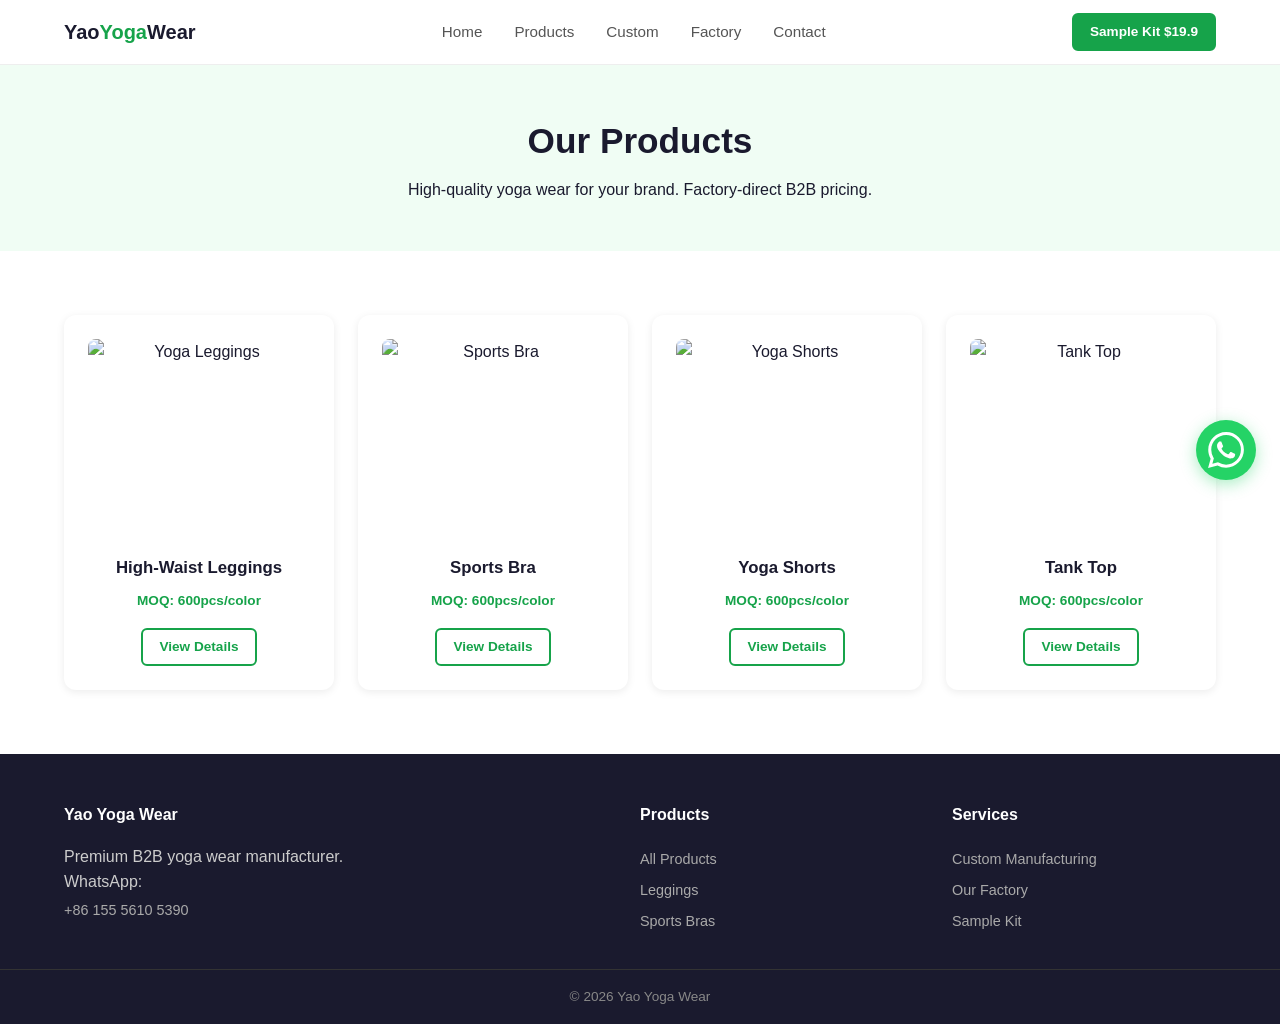
==== products/index.html @ f2c52eba "Sync from local: update email to sales@yogaoem.com, fix WhatsApp button, add GTM code" ====
﻿<!DOCTYPE html>
<html lang="en">
<head>
<!-- Google Tag Manager -->
<script>(function(w,d,s,l,i){w[l]=w[l]||[];w[l].push({'gtm.start':
new Date().getTime(),event:'gtm.js'});var f=d.getElementsByTagName(s)[0],
j=d.createElement(s),dl=l!='dataLayer'?'&l='+l:'';j.async=true;j.src=
'https://www.googletagmanager.com/gtm.js?id='+i+dl;f.parentNode.insertBefore(j,f);
})(window,document,'script','dataLayer','GTM-W7PPB2CG');</script>
<!-- End Google Tag Manager -->
  <meta charset="UTF-8">
  <meta name="viewport" content="width=device-width, initial-scale=1.0">
  <title>Products 鈥?Yao Yoga Wear B2B Yoga Clothing</title>
  <meta name="description" content="Browse our B2B yoga wear products. Leggings, sports bras, yoga shorts, tank tops. MOQ 600pcs/color. Factory-direct pricing.">
  <link rel="stylesheet" href="../css/style.css">
</head>
<body>
<!-- Google Tag Manager (noscript) -->
<noscript><iframe src="https://www.googletagmanager.com/ns.html?id=GTM-W7PPB2CG"
height="0" width="0" style="display:none;visibility:hidden"></iframe></noscript>
<!-- End Google Tag Manager (noscript) -->
<header class="header">
  <div class="container header-inner">
    <a href="/" class="logo">Yao<span>Yoga</span>Wear</a>
    <nav class="nav" id="mainNav">
      <a href="/">Home</a>
      <a href="/products/" class="active">Products</a>
      <a href="/custom-manufacturing.html">Custom</a>
      <a href="/factory.html">Factory</a>
      <a href="/contact.html">Contact</a>
    </nav>
    <a href="/sample-kit.html" class="btn btn-primary btn-sm">Sample Kit $19.9</a>
    <button class="mobile-toggle" onclick="document.getElementById('mainNav').classList.toggle('open')">鈽?/button>
  </div>
</header>

<section class="page-hero">
  <div class="container">
    <h1>Our Products</h1>
    <p>High-quality yoga wear for your brand. Factory-direct B2B pricing.</p>
  </div>
</section>

<section class="section">
  <div class="container">
    <div class="grid-4">
      <div class="product-card">
        <img src="https://images.unsplash.com/photo-1506629082955-511b1aa562c8?w=400&h=400&fit=crop" alt="Yoga Leggings" class="product-img">
        <h4>High-Waist Leggings</h4>
        <p class="product-moq">MOQ: 600pcs/color</p>
        <a href="/products/leggings.html" class="btn btn-outline btn-sm">View Details</a>
      </div>
      <div class="product-card">
        <img src="https://images.unsplash.com/photo-1571019613454-1cb2f99b2d8b?w=400&h=400&fit=crop" alt="Sports Bra" class="product-img">
        <h4>Sports Bra</h4>
        <p class="product-moq">MOQ: 600pcs/color</p>
        <a href="/products/sports-bras.html" class="btn btn-outline btn-sm">View Details</a>
      </div>
      <div class="product-card">
        <img src="https://images.unsplash.com/photo-1518310383802-640c2de311b2?w=400&h=400&fit=crop" alt="Yoga Shorts" class="product-img">
        <h4>Yoga Shorts</h4>
        <p class="product-moq">MOQ: 600pcs/color</p>
        <a href="/products/yoga-shorts.html" class="btn btn-outline btn-sm">View Details</a>
      </div>
      <div class="product-card">
        <img src="https://images.unsplash.com/photo-1574180045827-681f8a1a9622?w=400&h=400&fit=crop" alt="Tank Top" class="product-img">
        <h4>Tank Top</h4>
        <p class="product-moq">MOQ: 600pcs/color</p>
        <a href="/products/tank-top.html" class="btn btn-outline btn-sm">View Details</a>
      </div>
    </div>
  </div>
</section>

<footer class="footer">
  <div class="container footer-inner">
    <div class="footer-col">
      <h4>Yao Yoga Wear</h4>
      <p>Premium B2B yoga wear manufacturer.</p>
      <p>WhatsApp: <a href="https://wa.me/8615556105390">+86 155 5610 5390</a></p>
    </div>
    <div class="footer-col">
      <h4>Products</h4>
      <a href="/products/">All Products</a>
      <a href="/products/leggings.html">Leggings</a>
      <a href="/products/sports-bras.html">Sports Bras</a>
    </div>
    <div class="footer-col">
      <h4>Services</h4>
      <a href="/custom-manufacturing.html">Custom Manufacturing</a>
      <a href="/factory.html">Our Factory</a>
      <a href="/sample-kit.html">Sample Kit</a>
    </div>
  </div>
  <div class="footer-bottom"><div class="container"><p>&copy; 2026 Yao Yoga Wear</p></div></div>
</footer>

<a href="https://wa.me/8615556105390" class="wa-float" target="_blank" title="Chat on WhatsApp" aria-label="Chat on WhatsApp">
  <svg viewBox="0 0 24 24" xmlns="http://www.w3.org/2000/svg">
    <path d="M17.472 14.382c-.297-.149-1.758-.867-2.03-.967-.273-.099-.471-.148-.67.15-.197.297-.767.966-.94 1.164-.173.199-.347.223-.644.075-.297-.15-1.255-.463-2.39-1.475-.883-.788-1.48-1.761-1.653-2.059-.173-.297-.018-.458.13-.606.134-.133.298-.347.446-.52.149-.174.198-.298.298-.497.099-.198.05-.371-.025-.52-.075-.149-.669-1.612-.916-2.207-.242-.579-.487-.5-.669-.51-.173-.008-.371-.01-.57-.01-.198 0-.52.074-.792.372-.272.297-1.04 1.016-1.04 2.479 0 1.462 1.065 2.875 1.213 3.074.149.198 2.096 3.2 5.077 4.487.709.306 1.262.489 1.694.625.712.227 1.36.195 1.871.118.571-.085 1.758-.719 2.006-1.413.248-.694.248-1.289.173-1.413-.074-.124-.272-.198-.57-.347m-5.421 7.403h-.004a9.87 9.87 0 01-5.031-1.378l-.361-.214-3.741.982.998-3.648-.235-.374a9.86 9.86 0 01-1.51-5.26c.001-5.45 4.436-9.884 9.888-9.884 2.64 0 5.122 1.03 6.988 2.898a9.825 9.825 0 012.893 6.994c-.003 5.45-4.437 9.884-9.885 9.884m8.413-18.297A11.815 11.815 0 0012.05 0C5.495 0 .16 5.335.157 11.892c0 2.096.547 4.142 1.588 5.945L.057 24l6.305-1.654a11.862 11.862 0 005.683 1.448h.005c6.554 0 11.89-5.335 11.893-11.893a11.821 11.821 0 00-3.48-8.413z"/>
  </svg>
</a>
</body>
</html>
---- css/style.css ----
﻿/* ===== Yao Yoga Wear — Global Styles ===== */
*, *::before, *::after { box-sizing: border-box; margin: 0; padding: 0; }
html { scroll-behavior: smooth; }
body { font-family: 'Inter', -apple-system, BlinkMacSystemFont, sans-serif; color: #1a1a2e; background: #fff; line-height: 1.6; }
a { text-decoration: none; color: inherit; }
img { max-width: 100%; display: block; }
.container { max-width: 1200px; margin: 0 auto; padding: 0 1.5rem; }

/* Header */
.header { background: #fff; border-bottom: 1px solid #eee; position: sticky; top: 0; z-index: 100; }
.header-inner { display: flex; align-items: center; justify-content: space-between; height: 64px; }
.logo { font-size: 1.25rem; font-weight: 700; color: #1a1a2e; }
.logo span { color: #16a34a; }
.nav { display: flex; gap: 2rem; }
.nav a { font-size: 0.95rem; color: #555; transition: color .2s; }
.nav a:hover { color: #16a34a; }
.btn { display: inline-block; padding: .6rem 1.5rem; border-radius: 6px; font-weight: 600; font-size: 0.95rem; transition: all .2s; cursor: pointer; border: 2px solid transparent; }
.btn-primary { background: #16a34a; color: #fff; border-color: #16a34a; }
.btn-primary:hover { background: #15803d; }
.btn-outline { background: transparent; color: #16a34a; border-color: #16a34a; }
.btn-outline:hover { background: #16a34a; color: #fff; }
.btn-sm { padding: .4rem 1rem; font-size: 0.85rem; }
.btn-lg { padding: .8rem 2rem; font-size: 1.05rem; }
.mobile-toggle { display: none; background: none; border: none; font-size: 1.5rem; cursor: pointer; }

/* Hero */
.hero { background: linear-gradient(135deg, #1a1a2e 0%, #16a34a 100%); color: #fff; padding: 5rem 0; text-align: center; }
.hero h1 { font-size: 3rem; font-weight: 700; line-height: 1.2; margin-bottom: 1rem; }
.hero-sub { font-size: 1.15rem; opacity: .9; max-width: 600px; margin: 0 auto 2rem; }
.hero-actions { display: flex; gap: 1rem; justify-content: center; flex-wrap: wrap; margin-bottom: 3rem; }
.hero-stats { display: flex; gap: 3rem; justify-content: center; flex-wrap: wrap; }
.stat { text-align: center; }
.stat strong { display: block; font-size: 2rem; }
.stat span { font-size: 0.9rem; opacity: .8; }

/* Sections */
.section { padding: 4rem 0; }
.section-alt { background: #f9fafb; }
.section-title { font-size: 2rem; font-weight: 700; text-align: center; margin-bottom: .5rem; }
.section-desc { text-align: center; color: #666; margin-bottom: 3rem; }

/* Grids */
.grid-2 { display: grid; grid-template-columns: repeat(2, 1fr); gap: 2rem; }
.grid-3 { display: grid; grid-template-columns: repeat(3, 1fr); gap: 2rem; }
.grid-4 { display: grid; grid-template-columns: repeat(4, 1fr); gap: 1.5rem; }
@media (max-width: 900px) {
  .grid-2, .grid-3, .grid-4 { grid-template-columns: 1fr 1fr; }
}
@media (max-width: 600px) {
  .grid-2, .grid-3, .grid-4 { grid-template-columns: 1fr; }
  .hero h1 { font-size: 2rem; }
  .nav { display: none; }
  .nav.open { display: flex; flex-direction: column; position: absolute; top: 64px; left: 0; right: 0; background: #fff; padding: 1rem; border-bottom: 1px solid #eee; }
  .mobile-toggle { display: block; }
}

/* Cards */
.card { background: #fff; border-radius: 12px; padding: 2rem; box-shadow: 0 2px 8px rgba(0,0,0,.08); transition: transform .2s; }
.card:hover { transform: translateY(-4px); }
.card-icon { font-size: 2rem; margin-bottom: 1rem; }
.card h3 { font-size: 1.15rem; margin-bottom: .75rem; }
.card p { color: #666; font-size: 0.95rem; }

/* Product Card */
.product-card { background: #fff; border-radius: 12px; padding: 1.5rem; text-align: center; box-shadow: 0 2px 8px rgba(0,0,0,.08); }
.product-img { width: 100%; height: 200px; object-fit: cover; border-radius: 8px; margin-bottom: 1rem; }
.product-card h4 { font-size: 1.05rem; margin-bottom: .5rem; }
.product-moq { color: #16a34a; font-size: 0.85rem; font-weight: 600; margin-bottom: 1rem; }

/* Feature */
.feature { margin-bottom: 1.5rem; }
.feature h4 { font-size: 1.05rem; margin-bottom: .5rem; }

/* CTA Section */
.section-cta { background: #1a1a2e; color: #fff; }
.section-cta h2 { font-size: 2rem; margin-bottom: 1rem; }
.section-cta .btn-primary { background: #16a34a; border-color: #16a34a; }

/* Footer */
.footer { background: #1a1a2e; color: #ccc; padding: 3rem 0 0; }
.footer-inner { display: grid; grid-template-columns: 2fr 1fr 1fr; gap: 3rem; padding-bottom: 2rem; }
.footer-col h4 { color: #fff; margin-bottom: 1rem; font-size: 1rem; }
.footer-col a { display: block; color: #aaa; padding: .25rem 0; font-size: 0.9rem; }
.footer-col a:hover { color: #16a34a; }
.footer-bottom { border-top: 1px solid #333; padding: 1rem 0; text-align: center; font-size: 0.85rem; color: #888; }

/* WhatsApp Float Button - Right Center */
.wa-float {
  position: fixed;
  top: 50%;
  right: 24px;
  transform: translateY(-50%);
  width: 60px;
  height: 60px;
  background: #25D366;
  border-radius: 50%;
  display: flex;
  align-items: center;
  justify-content: center;
  z-index: 9999;
  box-shadow: 0 4px 16px rgba(37, 211, 102, 0.4);
  transition: all 0.3s ease;
  animation: wa-pulse 2s infinite;
}
.wa-float:hover {
  transform: translateY(-50%) scale(1.1);
  box-shadow: 0 6px 24px rgba(37, 211, 102, 0.6);
}
.wa-float svg {
  width: 36px;
  height: 36px;
  fill: #fff;
}
.wa-float img {
  width: 36px;
  height: 36px;
  object-fit: contain;
}
@keyframes wa-pulse {
  0%, 100% { box-shadow: 0 4px 16px rgba(37, 211, 102, 0.4); }
  50% { box-shadow: 0 4px 24px rgba(37, 211, 102, 0.8); }
}
@media (max-width: 600px) {
  .wa-float { width: 54px; height: 54px; right: 16px; }
  .wa-float svg, .wa-float img { width: 32px; height: 32px; }
}

/* Mobile Optimization */
@media (max-width: 600px) {
  .container { padding: 0 1rem; }
  .header-inner { height: 56px; }
  .logo { font-size: 1.1rem; }
  .btn-sm { padding: .35rem .8rem; font-size: 0.8rem; }
  .hero { padding: 3rem 0; }
  .hero h1 { font-size: 1.75rem; line-height: 1.3; }
  .hero-sub { font-size: 1rem; }
  .hero-stats { gap: 1.5rem; }
  .stat strong { font-size: 1.5rem; }
  .section { padding: 2.5rem 0; }
  .section-title { font-size: 1.5rem; }
  .section-desc { font-size: 0.9rem; margin-bottom: 2rem; }
  .card { padding: 1.5rem; }
  .card h3 { font-size: 1rem; }
  .card p { font-size: 0.85rem; }
  .product-card { padding: 1rem; }
  .product-img { height: 160px; }
  .product-card h4 { font-size: 0.95rem; }
  .btn-lg { padding: .7rem 1.5rem; font-size: 0.95rem; }
  .footer { padding: 2rem 0 0; }
  .footer-inner { grid-template-columns: 1fr; gap: 1.5rem; }
  .footer-col h4 { font-size: 0.95rem; }
  .footer-col a { font-size: 0.85rem; }
  .page-hero { padding: 2rem 0; }
  .page-hero h1 { font-size: 1.5rem; }
  .contact-form input, .contact-form textarea, .contact-form select { padding: .6rem; font-size: 0.9rem; }
  .info-box { padding: 1rem; }
  .process-steps { gap: 1rem; }
  .step { padding: 1rem; }
  .step-num { font-size: 1.5rem; }
  .specs-table th, .specs-table td { padding: .5rem .75rem; font-size: 0.85rem; }
  .price-tier { padding: .75rem; font-size: 0.85rem; }
  .feature h4 { font-size: 0.95rem; }
  .feature p { font-size: 0.85rem; }
  .factory-gallery { grid-template-columns: 1fr; gap: .75rem; }
  .factory-gallery img { height: 150px; }
}

/* Tablet Optimization */
@media (max-width: 900px) and (min-width: 601px) {
  .hero h1 { font-size: 2.5rem; }
  .section { padding: 3rem 0; }
  .footer-inner { grid-template-columns: 1fr 1fr; }
}

/* Product Page */
.page-hero { background: #f0fdf4; padding: 3rem 0; text-align: center; }
.page-hero h1 { font-size: 2.2rem; margin-bottom: .5rem; }
.product-detail { display: grid; grid-template-columns: 1fr 1fr; gap: 3rem; padding: 4rem 0; }
@media (max-width: 800px) { .product-detail { grid-template-columns: 1fr; } }
.specs-table { width: 100%; border-collapse: collapse; margin: 1.5rem 0; }
.specs-table th, .specs-table td { padding: .75rem 1rem; border-bottom: 1px solid #eee; text-align: left; }
.specs-table th { width: 140px; color: #666; font-weight: 500; }
.price-tier { background: #f0fdf4; border-radius: 8px; padding: 1rem; margin: .5rem 0; display: flex; justify-content: space-between; }
.price-tier .qty { font-weight: 600; }
.price-tier .price { color: #16a34a; font-weight: 700; }

/* Contact Page */
.contact-grid { display: grid; grid-template-columns: 1fr 1fr; gap: 3rem; padding: 4rem 0; }
@media (max-width: 800px) { .contact-grid { grid-template-columns: 1fr; } }
.contact-form input, .contact-form textarea, .contact-form select { width: 100%; padding: .75rem; margin-bottom: 1rem; border: 1px solid #ddd; border-radius: 6px; font-family: inherit; font-size: 0.95rem; }
.contact-form textarea { min-height: 120px; resize: vertical; }
.info-box { background: #f0fdf4; padding: 1.5rem; border-radius: 8px; margin-bottom: 1rem; }
.info-box h4 { margin-bottom: .5rem; }

/* Factory Page */
.factory-gallery { display: grid; grid-template-columns: repeat(3, 1fr); gap: 1rem; margin: 2rem 0; }
.factory-gallery .placeholder { background: #eee; border-radius: 8px; height: 180px; display: flex; align-items: center; justify-content: center; font-size: 3rem; }
@media (max-width: 700px) { .factory-gallery { grid-template-columns: 1fr 1fr; } }

/* Custom Manufacturing */
.process-steps { display: grid; grid-template-columns: repeat(4, 1fr); gap: 1.5rem; margin: 2rem 0; }
.step { text-align: center; padding: 1.5rem; background: #f0fdf4; border-radius: 12px; }
.step-num { font-size: 2rem; font-weight: 700; color: #16a34a; }
@media (max-width: 800px) { .process-steps { grid-template-columns: 1fr 1fr; } }
@media (max-width: 500px) { .process-steps { grid-template-columns: 1fr; } }
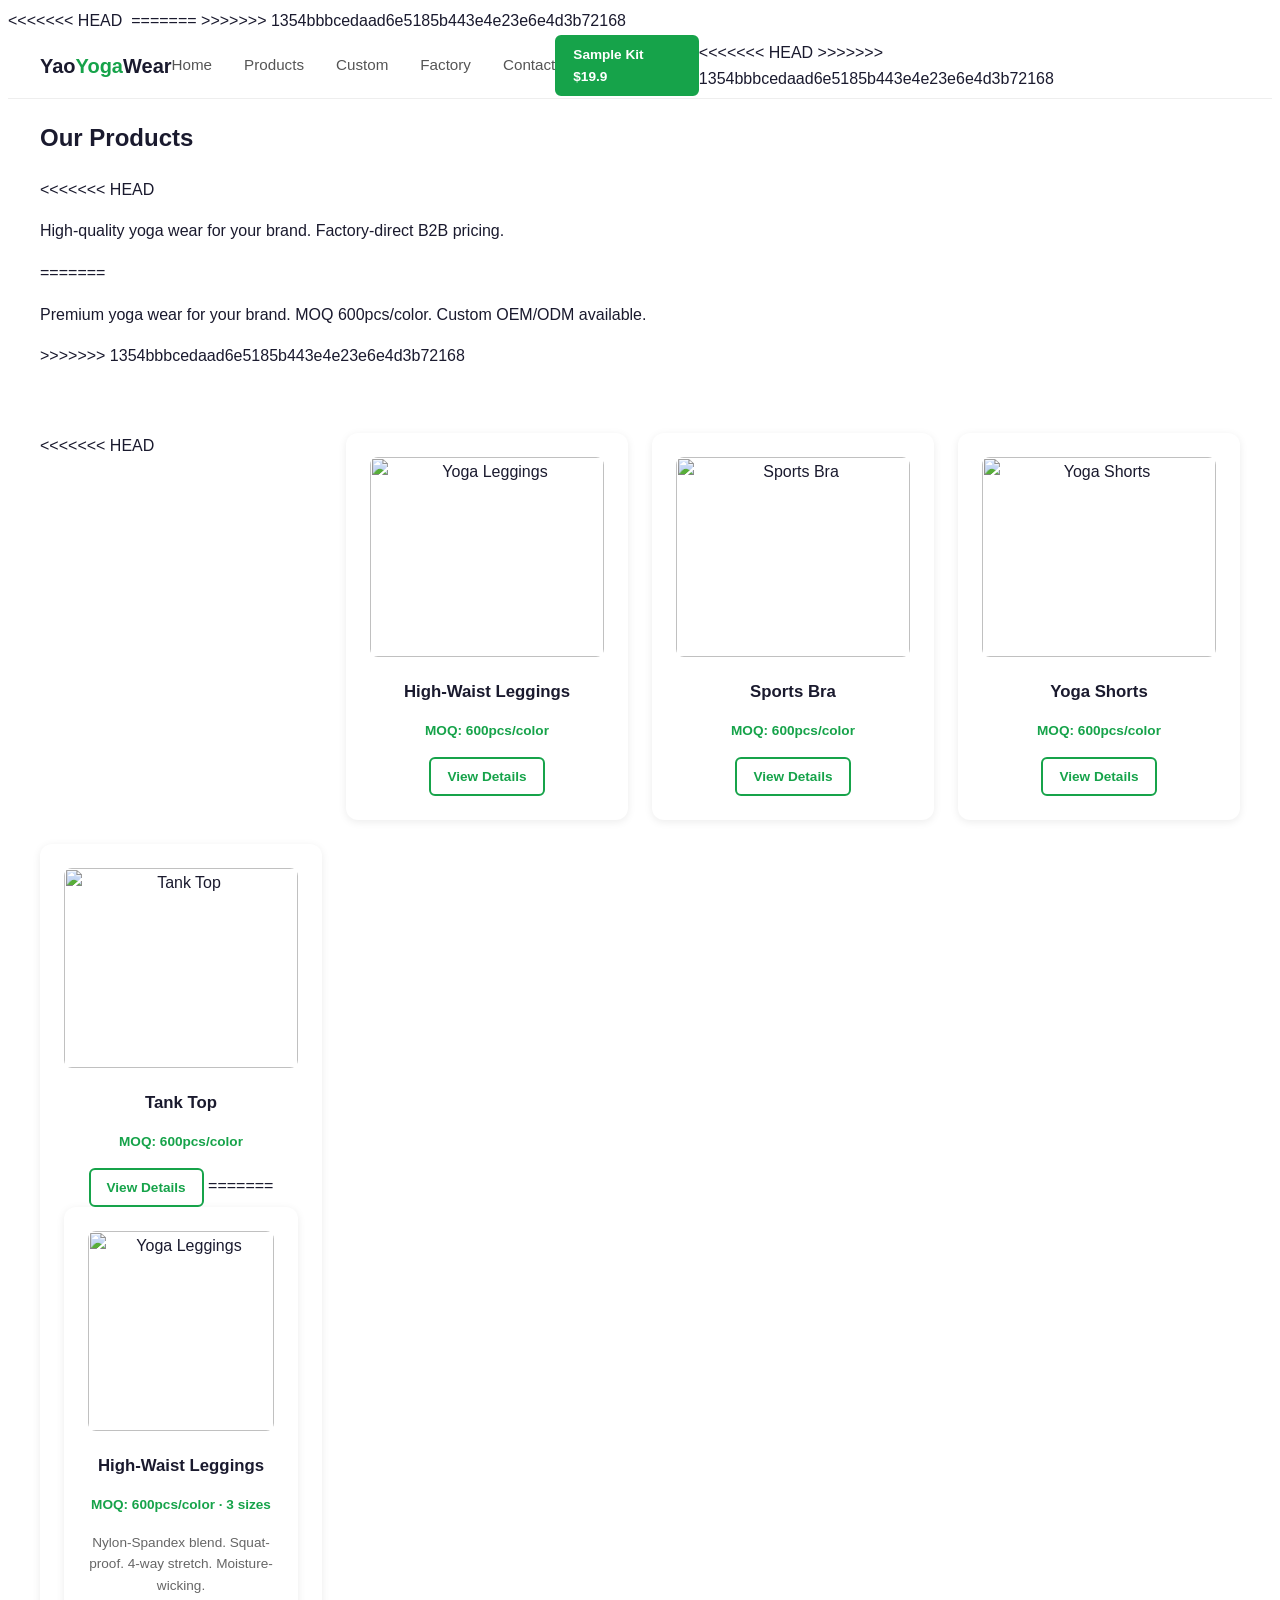
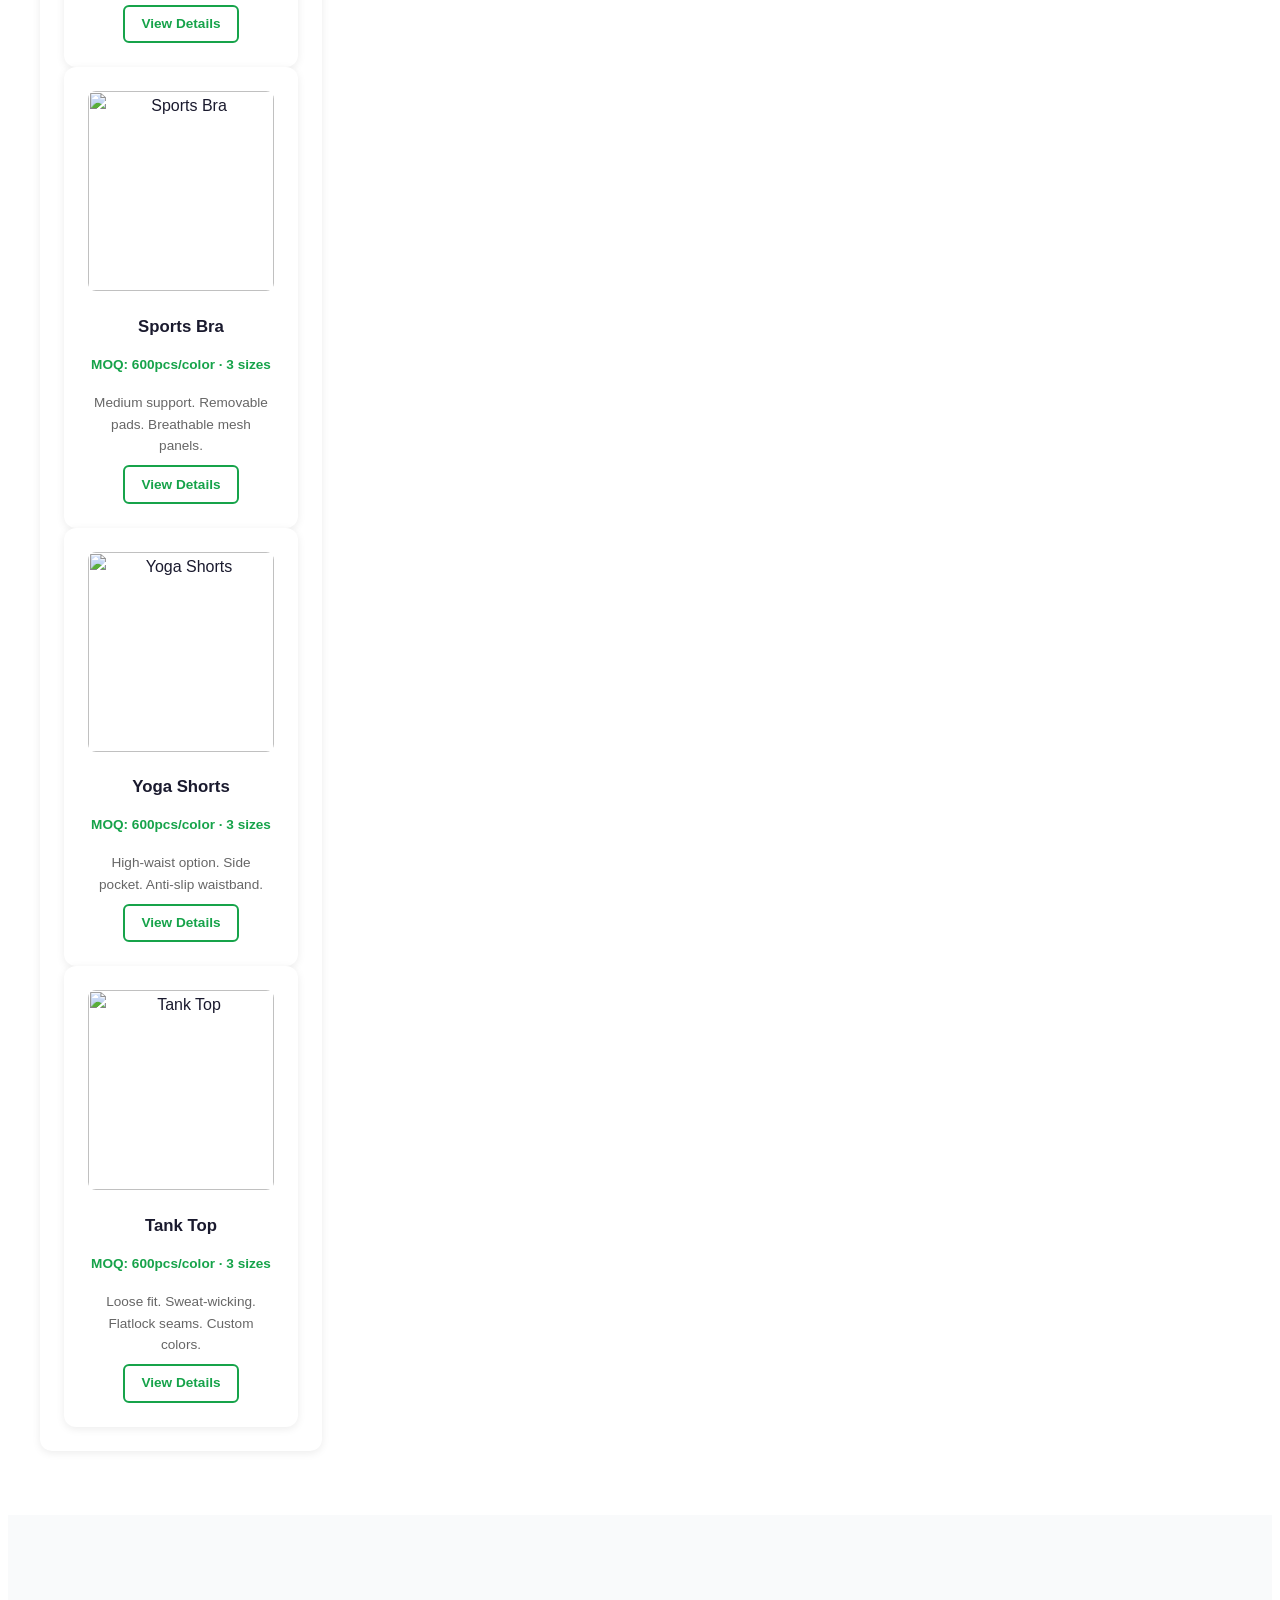
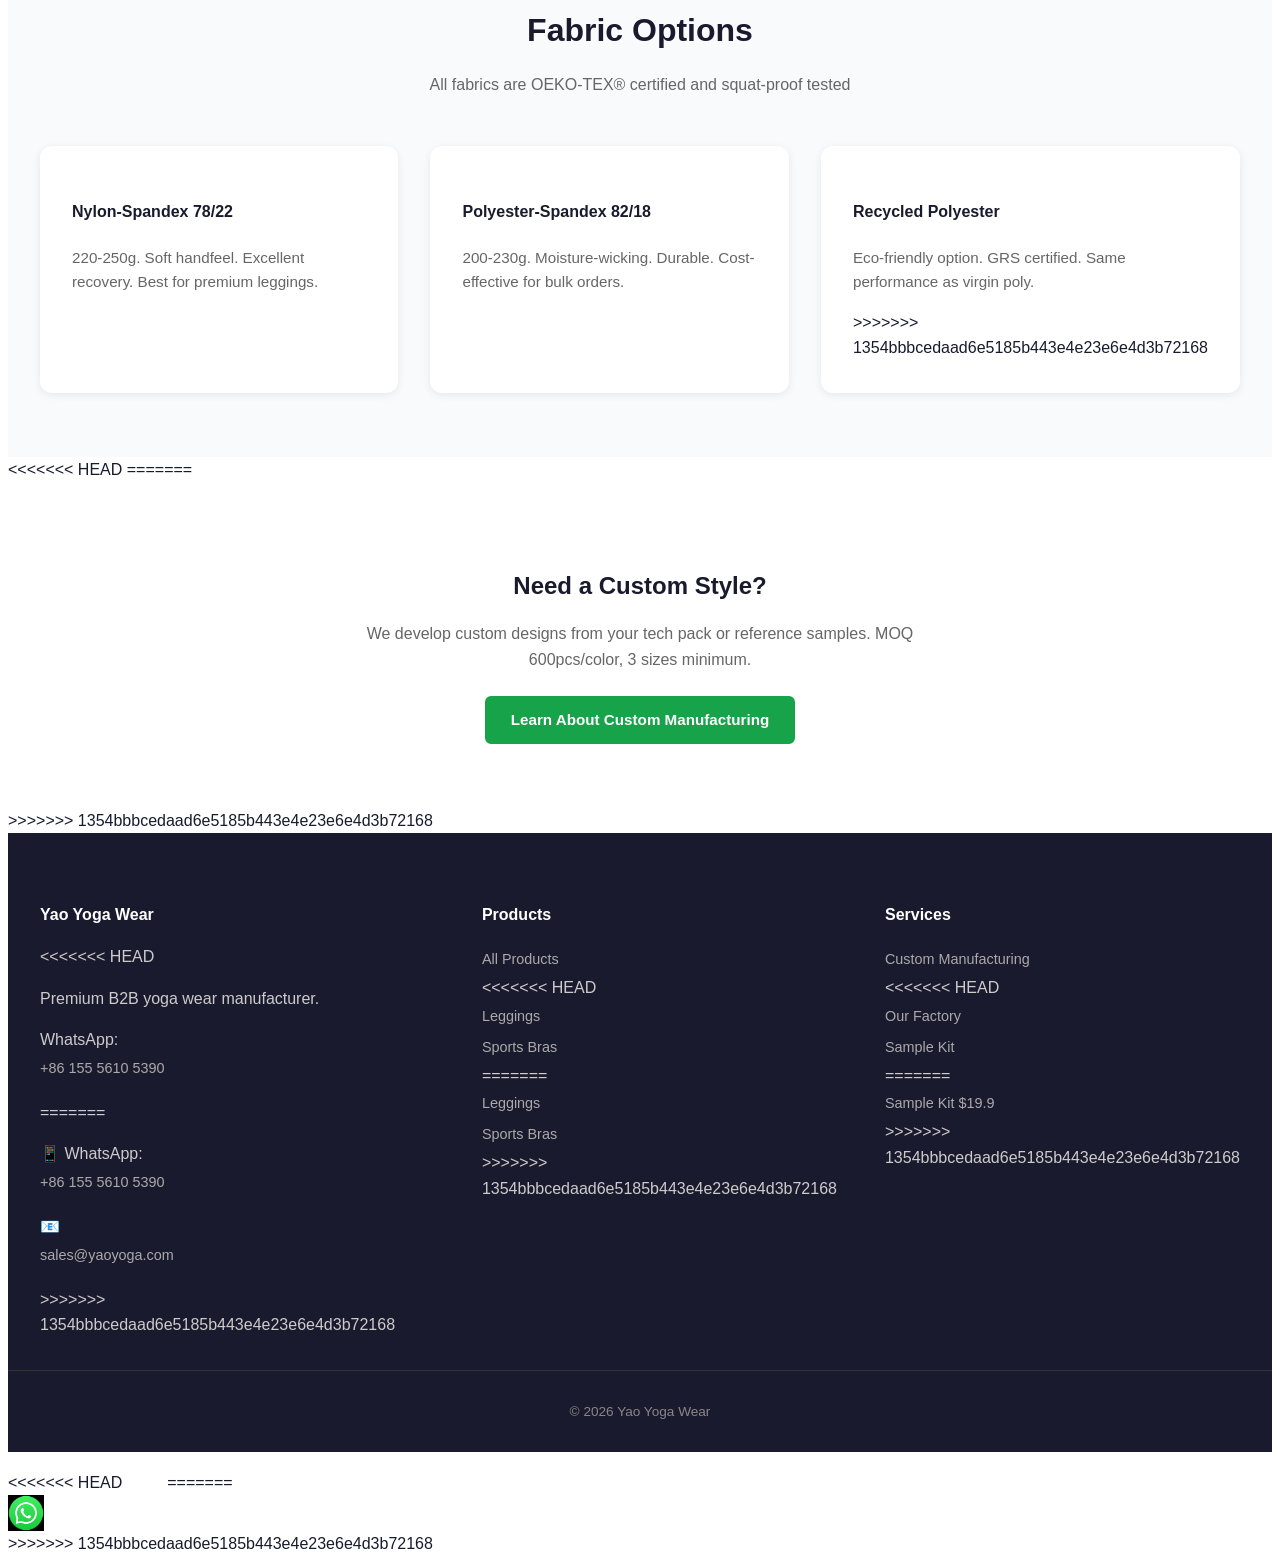
==== commit f291b512: "Sync from local: update email, WhatsApp button, add GTM code" ====
--- a/products/index.html
+++ b/products/index.html
@@ -1,3 +1,4 @@
+<<<<<<< HEAD
 ﻿<!DOCTYPE html>
 <html lang="en">
 <head>
@@ -19,6 +20,19 @@
 <noscript><iframe src="https://www.googletagmanager.com/ns.html?id=GTM-W7PPB2CG"
 height="0" width="0" style="display:none;visibility:hidden"></iframe></noscript>
 <!-- End Google Tag Manager (noscript) -->
+=======
+<!DOCTYPE html>
+<html lang="en">
+<head>
+  <meta charset="UTF-8">
+  <meta name="viewport" content="width=device-width, initial-scale=1.0">
+  <title>Yoga Wear Products — Yao Yoga Wear B2B Manufacturer</title>
+  <meta name="description" content="Wholesale yoga wear catalog: leggings, sports bras, yoga shorts, tank tops. Factory pricing, MOQ 600pcs/color. Custom OEM available.">
+  <link rel="stylesheet" href="../css/style.css">
+</head>
+<body>
+
+>>>>>>> 1354bbbcedaad6e5185b443e4e23e6e4d3b72168
 <header class="header">
   <div class="container header-inner">
     <a href="/" class="logo">Yao<span>Yoga</span>Wear</a>
@@ -30,20 +44,29 @@
       <a href="/contact.html">Contact</a>
     </nav>
     <a href="/sample-kit.html" class="btn btn-primary btn-sm">Sample Kit $19.9</a>
+<<<<<<< HEAD
     <button class="mobile-toggle" onclick="document.getElementById('mainNav').classList.toggle('open')">鈽?/button>
+=======
+    <button class="mobile-toggle" onclick="document.getElementById('mainNav').classList.toggle('open')">☰</button>
+>>>>>>> 1354bbbcedaad6e5185b443e4e23e6e4d3b72168
   </div>
 </header>
 
 <section class="page-hero">
   <div class="container">
     <h1>Our Products</h1>
+<<<<<<< HEAD
     <p>High-quality yoga wear for your brand. Factory-direct B2B pricing.</p>
+=======
+    <p>Premium yoga wear for your brand. MOQ 600pcs/color. Custom OEM/ODM available.</p>
+>>>>>>> 1354bbbcedaad6e5185b443e4e23e6e4d3b72168
   </div>
 </section>
 
 <section class="section">
   <div class="container">
     <div class="grid-4">
+<<<<<<< HEAD
       <div class="product-card">
         <img src="https://images.unsplash.com/photo-1506629082955-511b1aa562c8?w=400&h=400&fit=crop" alt="Yoga Leggings" class="product-img">
         <h4>High-Waist Leggings</h4>
@@ -67,33 +90,114 @@
         <h4>Tank Top</h4>
         <p class="product-moq">MOQ: 600pcs/color</p>
         <a href="/products/tank-top.html" class="btn btn-outline btn-sm">View Details</a>
-      </div>
-    </div>
-  </div>
-</section>
-
+=======
+
+      <div class="product-card">
+        <img src="https://images.unsplash.com/photo-1506629082955-511b1aa562c8?w=400&h=300&fit=crop" alt="Yoga Leggings" class="product-img" loading="lazy">
+        <h4>High-Waist Leggings</h4>
+        <p class="product-moq">MOQ: 600pcs/color · 3 sizes</p>
+        <p style="font-size:0.85rem;color:#666;margin:.5rem 0;">Nylon-Spandex blend. Squat-proof. 4-way stretch. Moisture-wicking.</p>
+        <a href="leggings.html" class="btn btn-outline btn-sm">View Details</a>
+      </div>
+
+      <div class="product-card">
+        <img src="https://images.unsplash.com/photo-1571019613454-1cb2f99b2d8b?w=400&h=300&fit=crop" alt="Sports Bra" class="product-img" loading="lazy">
+        <h4>Sports Bra</h4>
+        <p class="product-moq">MOQ: 600pcs/color · 3 sizes</p>
+        <p style="font-size:0.85rem;color:#666;margin:.5rem 0;">Medium support. Removable pads. Breathable mesh panels.</p>
+        <a href="leggings.html" class="btn btn-outline btn-sm">View Details</a>
+      </div>
+
+      <div class="product-card">
+        <img src="https://images.unsplash.com/photo-1518310383802-640c2de311b2?w=400&h=300&fit=crop" alt="Yoga Shorts" class="product-img" loading="lazy">
+        <h4>Yoga Shorts</h4>
+        <p class="product-moq">MOQ: 600pcs/color · 3 sizes</p>
+        <p style="font-size:0.85rem;color:#666;margin:.5rem 0;">High-waist option. Side pocket. Anti-slip waistband.</p>
+        <a href="leggings.html" class="btn btn-outline btn-sm">View Details</a>
+      </div>
+
+      <div class="product-card">
+        <img src="https://images.unsplash.com/photo-1574180045827-681f8a1a9622?w=400&h=300&fit=crop" alt="Tank Top" class="product-img" loading="lazy">
+        <h4>Tank Top</h4>
+        <p class="product-moq">MOQ: 600pcs/color · 3 sizes</p>
+        <p style="font-size:0.85rem;color:#666;margin:.5rem 0;">Loose fit. Sweat-wicking. Flatlock seams. Custom colors.</p>
+        <a href="leggings.html" class="btn btn-outline btn-sm">View Details</a>
+      </div>
+
+    </div>
+  </div>
+</section>
+
+<section class="section section-alt">
+  <div class="container">
+    <h2 class="section-title">Fabric Options</h2>
+    <p class="section-desc">All fabrics are OEKO-TEX® certified and squat-proof tested</p>
+    <div class="grid-3">
+      <div class="card">
+        <h4>Nylon-Spandex 78/22</h4>
+        <p>220-250g. Soft handfeel. Excellent recovery. Best for premium leggings.</p>
+      </div>
+      <div class="card">
+        <h4>Polyester-Spandex 82/18</h4>
+        <p>200-230g. Moisture-wicking. Durable. Cost-effective for bulk orders.</p>
+      </div>
+      <div class="card">
+        <h4>Recycled Polyester</h4>
+        <p>Eco-friendly option. GRS certified. Same performance as virgin poly.</p>
+>>>>>>> 1354bbbcedaad6e5185b443e4e23e6e4d3b72168
+      </div>
+    </div>
+  </div>
+</section>
+
+<<<<<<< HEAD
+=======
+<section class="section" style="text-align:center;">
+  <div class="container">
+    <h2 style="font-size:1.5rem;margin-bottom:1rem;">Need a Custom Style?</h2>
+    <p style="max-width:600px;margin:0 auto 1.5rem;color:#666;">We develop custom designs from your tech pack or reference samples. MOQ 600pcs/color, 3 sizes minimum.</p>
+    <a href="/custom-manufacturing.html" class="btn btn-primary">Learn About Custom Manufacturing</a>
+  </div>
+</section>
+
+>>>>>>> 1354bbbcedaad6e5185b443e4e23e6e4d3b72168
 <footer class="footer">
   <div class="container footer-inner">
     <div class="footer-col">
       <h4>Yao Yoga Wear</h4>
+<<<<<<< HEAD
       <p>Premium B2B yoga wear manufacturer.</p>
       <p>WhatsApp: <a href="https://wa.me/8615556105390">+86 155 5610 5390</a></p>
+=======
+      <p>📱 WhatsApp: <a href="https://wa.me/8615556105390">+86 155 5610 5390</a></p>
+      <p>📧 <a href="mailto:sales@yaoyoga.com">sales@yaoyoga.com</a></p>
+>>>>>>> 1354bbbcedaad6e5185b443e4e23e6e4d3b72168
     </div>
     <div class="footer-col">
       <h4>Products</h4>
       <a href="/products/">All Products</a>
+<<<<<<< HEAD
       <a href="/products/leggings.html">Leggings</a>
       <a href="/products/sports-bras.html">Sports Bras</a>
+=======
+      <a href="leggings.html">Leggings</a>
+      <a href="leggings.html">Sports Bras</a>
+>>>>>>> 1354bbbcedaad6e5185b443e4e23e6e4d3b72168
     </div>
     <div class="footer-col">
       <h4>Services</h4>
       <a href="/custom-manufacturing.html">Custom Manufacturing</a>
+<<<<<<< HEAD
       <a href="/factory.html">Our Factory</a>
       <a href="/sample-kit.html">Sample Kit</a>
+=======
+      <a href="/sample-kit.html">Sample Kit $19.9</a>
+>>>>>>> 1354bbbcedaad6e5185b443e4e23e6e4d3b72168
     </div>
   </div>
   <div class="footer-bottom"><div class="container"><p>&copy; 2026 Yao Yoga Wear</p></div></div>
 </footer>
+<<<<<<< HEAD
 
 <a href="https://wa.me/8615556105390" class="wa-float" target="_blank" title="Chat on WhatsApp" aria-label="Chat on WhatsApp">
   <svg viewBox="0 0 24 24" xmlns="http://www.w3.org/2000/svg">
@@ -101,4 +205,11 @@
   </svg>
 </a>
 </body>
-</html>+</html>
+=======
+<a href="https://wa.me/8615556105390" class="wa-float" target="_blank" title="Chat on WhatsApp">
+  <img src="/whatsapp-icon.jpg" alt="Chat on WhatsApp">
+</a>
+</body>
+</html>
+>>>>>>> 1354bbbcedaad6e5185b443e4e23e6e4d3b72168
--- a/css/style.css
+++ b/css/style.css
@@ -1,4 +1,8 @@
+<<<<<<< HEAD
 ﻿/* ===== Yao Yoga Wear — Global Styles ===== */
+=======
+/* ===== Yao Yoga Wear — Global Styles ===== */
+>>>>>>> 1354bbbcedaad6e5185b443e4e23e6e4d3b72168
 *, *::before, *::after { box-sizing: border-box; margin: 0; padding: 0; }
 html { scroll-behavior: smooth; }
 body { font-family: 'Inter', -apple-system, BlinkMacSystemFont, sans-serif; color: #1a1a2e; background: #fff; line-height: 1.6; }
@@ -84,6 +88,7 @@
 .footer-col a:hover { color: #16a34a; }
 .footer-bottom { border-top: 1px solid #333; padding: 1rem 0; text-align: center; font-size: 0.85rem; color: #888; }
 
+<<<<<<< HEAD
 /* WhatsApp Float Button - Right Center */
 .wa-float {
   position: fixed;
@@ -123,6 +128,14 @@
 @media (max-width: 600px) {
   .wa-float { width: 54px; height: 54px; right: 16px; }
   .wa-float svg, .wa-float img { width: 32px; height: 32px; }
+=======
+/* WhatsApp Float - Right Center */
+.wa-float { position: fixed; top: 50%; right: 16px; transform: translateY(-50%); background: transparent; width: 60px; height: 60px; border-radius: 50%; display: flex; align-items: center; justify-content: center; z-index: 999; transition: transform .2s; box-shadow: 0 4px 12px rgba(0,0,0,.25); }
+.wa-float:hover { transform: translateY(-50%) scale(1.1); }
+.wa-float img { width: 100%; height: 100%; border-radius: 50%; object-fit: cover; }
+@media (max-width: 600px) {
+  .wa-float { width: 52px; height: 52px; right: 12px; }
+>>>>>>> 1354bbbcedaad6e5185b443e4e23e6e4d3b72168
 }
 
 /* Mobile Optimization */
--- a/css/style.css
+++ b/css/style.css
@@ -1,4 +1,8 @@
+<<<<<<< HEAD
 ﻿/* ===== Yao Yoga Wear — Global Styles ===== */
+=======
+/* ===== Yao Yoga Wear — Global Styles ===== */
+>>>>>>> 1354bbbcedaad6e5185b443e4e23e6e4d3b72168
 *, *::before, *::after { box-sizing: border-box; margin: 0; padding: 0; }
 html { scroll-behavior: smooth; }
 body { font-family: 'Inter', -apple-system, BlinkMacSystemFont, sans-serif; color: #1a1a2e; background: #fff; line-height: 1.6; }
@@ -84,6 +88,7 @@
 .footer-col a:hover { color: #16a34a; }
 .footer-bottom { border-top: 1px solid #333; padding: 1rem 0; text-align: center; font-size: 0.85rem; color: #888; }
 
+<<<<<<< HEAD
 /* WhatsApp Float Button - Right Center */
 .wa-float {
   position: fixed;
@@ -123,6 +128,14 @@
 @media (max-width: 600px) {
   .wa-float { width: 54px; height: 54px; right: 16px; }
   .wa-float svg, .wa-float img { width: 32px; height: 32px; }
+=======
+/* WhatsApp Float - Right Center */
+.wa-float { position: fixed; top: 50%; right: 16px; transform: translateY(-50%); background: transparent; width: 60px; height: 60px; border-radius: 50%; display: flex; align-items: center; justify-content: center; z-index: 999; transition: transform .2s; box-shadow: 0 4px 12px rgba(0,0,0,.25); }
+.wa-float:hover { transform: translateY(-50%) scale(1.1); }
+.wa-float img { width: 100%; height: 100%; border-radius: 50%; object-fit: cover; }
+@media (max-width: 600px) {
+  .wa-float { width: 52px; height: 52px; right: 12px; }
+>>>>>>> 1354bbbcedaad6e5185b443e4e23e6e4d3b72168
 }
 
 /* Mobile Optimization */
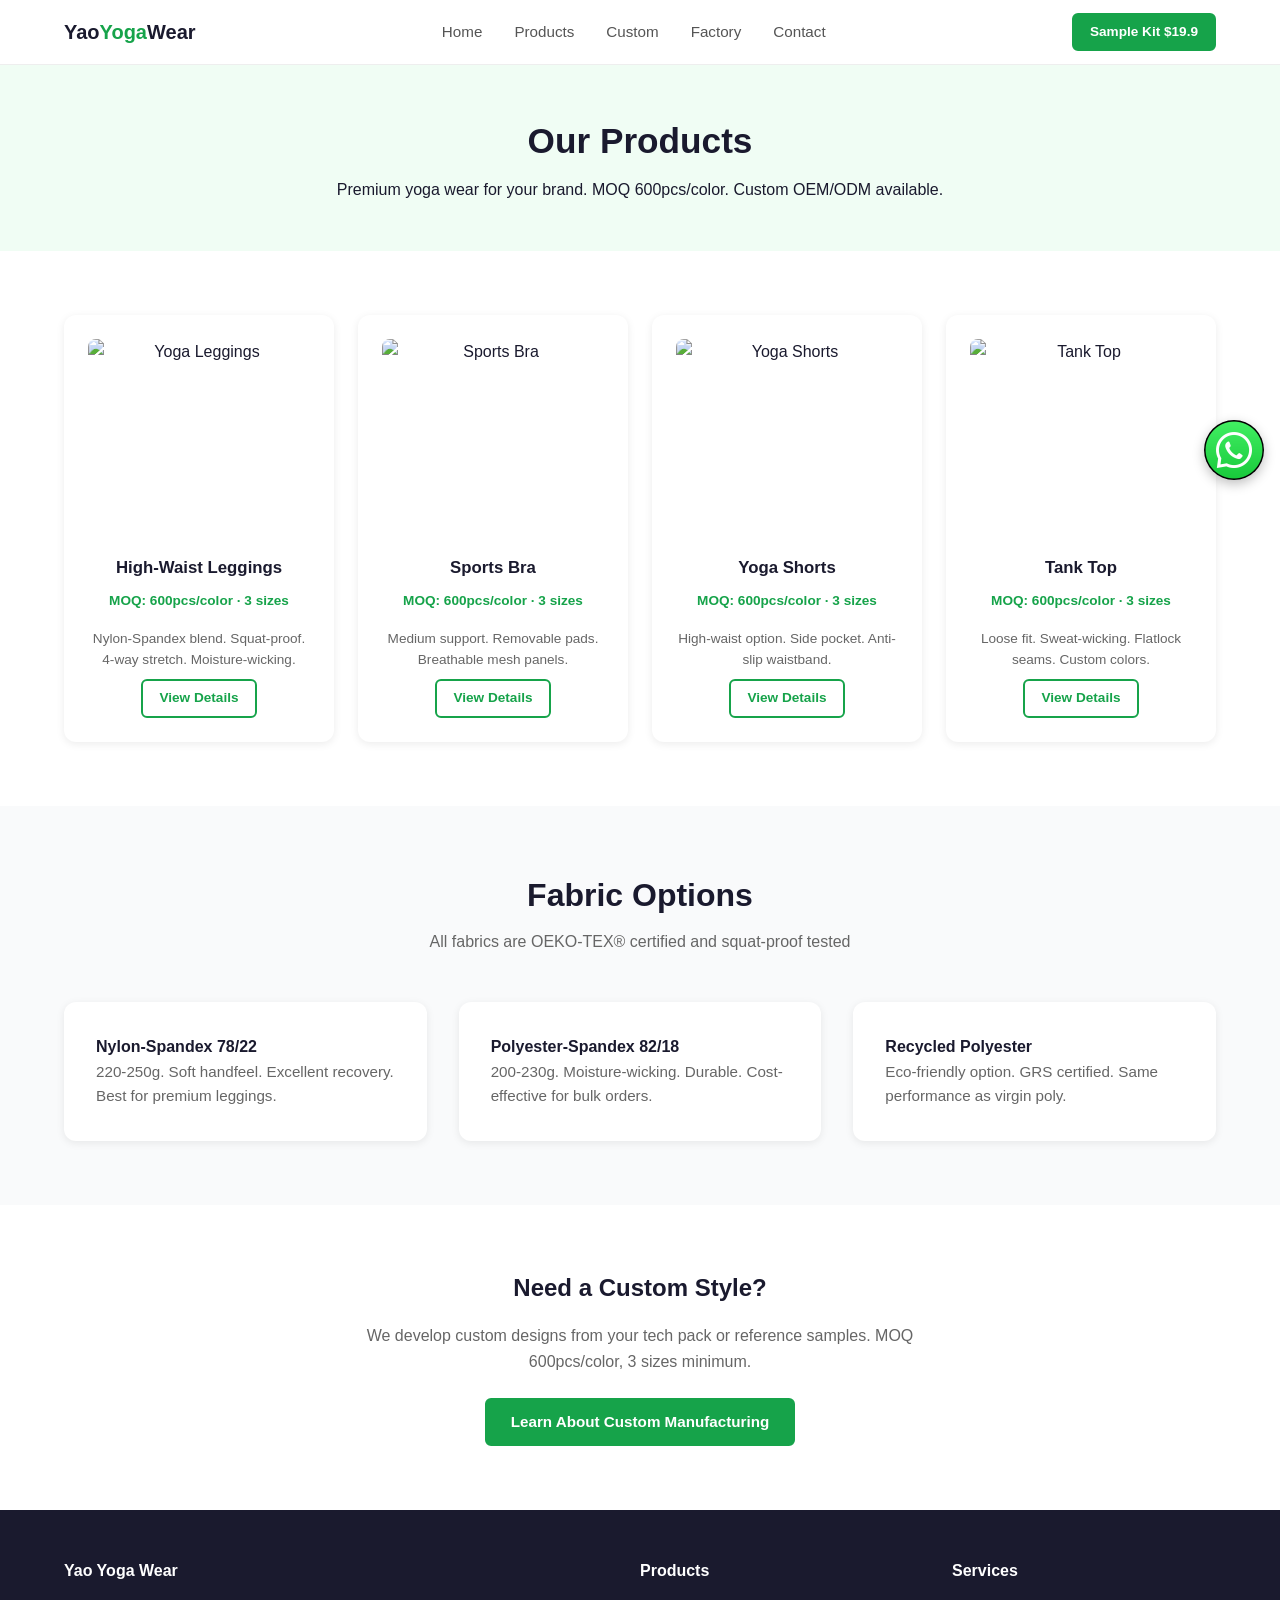
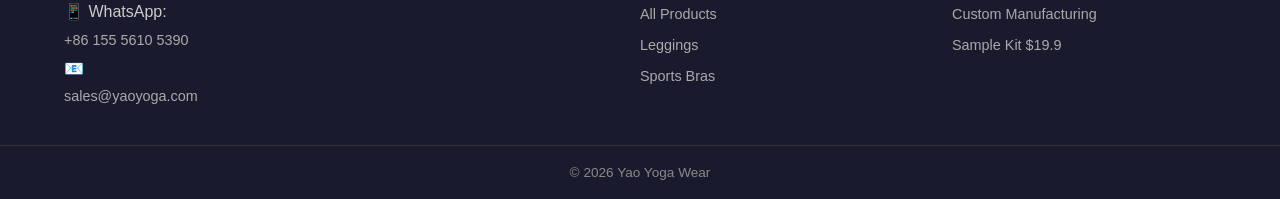
==== commit 838e1947: "Fix merge conflicts: remove all conflict markers from HTML/CSS files" ====
--- a/products/index.html
+++ b/products/index.html
@@ -1,26 +1,3 @@
-<<<<<<< HEAD
-﻿<!DOCTYPE html>
-<html lang="en">
-<head>
-<!-- Google Tag Manager -->
-<script>(function(w,d,s,l,i){w[l]=w[l]||[];w[l].push({'gtm.start':
-new Date().getTime(),event:'gtm.js'});var f=d.getElementsByTagName(s)[0],
-j=d.createElement(s),dl=l!='dataLayer'?'&l='+l:'';j.async=true;j.src=
-'https://www.googletagmanager.com/gtm.js?id='+i+dl;f.parentNode.insertBefore(j,f);
-})(window,document,'script','dataLayer','GTM-W7PPB2CG');</script>
-<!-- End Google Tag Manager -->
-  <meta charset="UTF-8">
-  <meta name="viewport" content="width=device-width, initial-scale=1.0">
-  <title>Products 鈥?Yao Yoga Wear B2B Yoga Clothing</title>
-  <meta name="description" content="Browse our B2B yoga wear products. Leggings, sports bras, yoga shorts, tank tops. MOQ 600pcs/color. Factory-direct pricing.">
-  <link rel="stylesheet" href="../css/style.css">
-</head>
-<body>
-<!-- Google Tag Manager (noscript) -->
-<noscript><iframe src="https://www.googletagmanager.com/ns.html?id=GTM-W7PPB2CG"
-height="0" width="0" style="display:none;visibility:hidden"></iframe></noscript>
-<!-- End Google Tag Manager (noscript) -->
-=======
 <!DOCTYPE html>
 <html lang="en">
 <head>
@@ -32,7 +9,6 @@
 </head>
 <body>
 
->>>>>>> 1354bbbcedaad6e5185b443e4e23e6e4d3b72168
 <header class="header">
   <div class="container header-inner">
     <a href="/" class="logo">Yao<span>Yoga</span>Wear</a>
@@ -44,53 +20,20 @@
       <a href="/contact.html">Contact</a>
     </nav>
     <a href="/sample-kit.html" class="btn btn-primary btn-sm">Sample Kit $19.9</a>
-<<<<<<< HEAD
-    <button class="mobile-toggle" onclick="document.getElementById('mainNav').classList.toggle('open')">鈽?/button>
-=======
     <button class="mobile-toggle" onclick="document.getElementById('mainNav').classList.toggle('open')">☰</button>
->>>>>>> 1354bbbcedaad6e5185b443e4e23e6e4d3b72168
   </div>
 </header>
 
 <section class="page-hero">
   <div class="container">
     <h1>Our Products</h1>
-<<<<<<< HEAD
-    <p>High-quality yoga wear for your brand. Factory-direct B2B pricing.</p>
-=======
     <p>Premium yoga wear for your brand. MOQ 600pcs/color. Custom OEM/ODM available.</p>
->>>>>>> 1354bbbcedaad6e5185b443e4e23e6e4d3b72168
   </div>
 </section>
 
 <section class="section">
   <div class="container">
     <div class="grid-4">
-<<<<<<< HEAD
-      <div class="product-card">
-        <img src="https://images.unsplash.com/photo-1506629082955-511b1aa562c8?w=400&h=400&fit=crop" alt="Yoga Leggings" class="product-img">
-        <h4>High-Waist Leggings</h4>
-        <p class="product-moq">MOQ: 600pcs/color</p>
-        <a href="/products/leggings.html" class="btn btn-outline btn-sm">View Details</a>
-      </div>
-      <div class="product-card">
-        <img src="https://images.unsplash.com/photo-1571019613454-1cb2f99b2d8b?w=400&h=400&fit=crop" alt="Sports Bra" class="product-img">
-        <h4>Sports Bra</h4>
-        <p class="product-moq">MOQ: 600pcs/color</p>
-        <a href="/products/sports-bras.html" class="btn btn-outline btn-sm">View Details</a>
-      </div>
-      <div class="product-card">
-        <img src="https://images.unsplash.com/photo-1518310383802-640c2de311b2?w=400&h=400&fit=crop" alt="Yoga Shorts" class="product-img">
-        <h4>Yoga Shorts</h4>
-        <p class="product-moq">MOQ: 600pcs/color</p>
-        <a href="/products/yoga-shorts.html" class="btn btn-outline btn-sm">View Details</a>
-      </div>
-      <div class="product-card">
-        <img src="https://images.unsplash.com/photo-1574180045827-681f8a1a9622?w=400&h=400&fit=crop" alt="Tank Top" class="product-img">
-        <h4>Tank Top</h4>
-        <p class="product-moq">MOQ: 600pcs/color</p>
-        <a href="/products/tank-top.html" class="btn btn-outline btn-sm">View Details</a>
-=======
 
       <div class="product-card">
         <img src="https://images.unsplash.com/photo-1506629082955-511b1aa562c8?w=400&h=300&fit=crop" alt="Yoga Leggings" class="product-img" loading="lazy">
@@ -144,14 +87,11 @@
       <div class="card">
         <h4>Recycled Polyester</h4>
         <p>Eco-friendly option. GRS certified. Same performance as virgin poly.</p>
->>>>>>> 1354bbbcedaad6e5185b443e4e23e6e4d3b72168
       </div>
     </div>
   </div>
 </section>
 
-<<<<<<< HEAD
-=======
 <section class="section" style="text-align:center;">
   <div class="container">
     <h2 style="font-size:1.5rem;margin-bottom:1rem;">Need a Custom Style?</h2>
@@ -160,56 +100,29 @@
   </div>
 </section>
 
->>>>>>> 1354bbbcedaad6e5185b443e4e23e6e4d3b72168
 <footer class="footer">
   <div class="container footer-inner">
     <div class="footer-col">
       <h4>Yao Yoga Wear</h4>
-<<<<<<< HEAD
-      <p>Premium B2B yoga wear manufacturer.</p>
-      <p>WhatsApp: <a href="https://wa.me/8615556105390">+86 155 5610 5390</a></p>
-=======
       <p>📱 WhatsApp: <a href="https://wa.me/8615556105390">+86 155 5610 5390</a></p>
       <p>📧 <a href="mailto:sales@yaoyoga.com">sales@yaoyoga.com</a></p>
->>>>>>> 1354bbbcedaad6e5185b443e4e23e6e4d3b72168
     </div>
     <div class="footer-col">
       <h4>Products</h4>
       <a href="/products/">All Products</a>
-<<<<<<< HEAD
-      <a href="/products/leggings.html">Leggings</a>
-      <a href="/products/sports-bras.html">Sports Bras</a>
-=======
       <a href="leggings.html">Leggings</a>
       <a href="leggings.html">Sports Bras</a>
->>>>>>> 1354bbbcedaad6e5185b443e4e23e6e4d3b72168
     </div>
     <div class="footer-col">
       <h4>Services</h4>
       <a href="/custom-manufacturing.html">Custom Manufacturing</a>
-<<<<<<< HEAD
-      <a href="/factory.html">Our Factory</a>
-      <a href="/sample-kit.html">Sample Kit</a>
-=======
       <a href="/sample-kit.html">Sample Kit $19.9</a>
->>>>>>> 1354bbbcedaad6e5185b443e4e23e6e4d3b72168
     </div>
   </div>
   <div class="footer-bottom"><div class="container"><p>&copy; 2026 Yao Yoga Wear</p></div></div>
 </footer>
-<<<<<<< HEAD
-
-<a href="https://wa.me/8615556105390" class="wa-float" target="_blank" title="Chat on WhatsApp" aria-label="Chat on WhatsApp">
-  <svg viewBox="0 0 24 24" xmlns="http://www.w3.org/2000/svg">
-    <path d="M17.472 14.382c-.297-.149-1.758-.867-2.03-.967-.273-.099-.471-.148-.67.15-.197.297-.767.966-.94 1.164-.173.199-.347.223-.644.075-.297-.15-1.255-.463-2.39-1.475-.883-.788-1.48-1.761-1.653-2.059-.173-.297-.018-.458.13-.606.134-.133.298-.347.446-.52.149-.174.198-.298.298-.497.099-.198.05-.371-.025-.52-.075-.149-.669-1.612-.916-2.207-.242-.579-.487-.5-.669-.51-.173-.008-.371-.01-.57-.01-.198 0-.52.074-.792.372-.272.297-1.04 1.016-1.04 2.479 0 1.462 1.065 2.875 1.213 3.074.149.198 2.096 3.2 5.077 4.487.709.306 1.262.489 1.694.625.712.227 1.36.195 1.871.118.571-.085 1.758-.719 2.006-1.413.248-.694.248-1.289.173-1.413-.074-.124-.272-.198-.57-.347m-5.421 7.403h-.004a9.87 9.87 0 01-5.031-1.378l-.361-.214-3.741.982.998-3.648-.235-.374a9.86 9.86 0 01-1.51-5.26c.001-5.45 4.436-9.884 9.888-9.884 2.64 0 5.122 1.03 6.988 2.898a9.825 9.825 0 012.893 6.994c-.003 5.45-4.437 9.884-9.885 9.884m8.413-18.297A11.815 11.815 0 0012.05 0C5.495 0 .16 5.335.157 11.892c0 2.096.547 4.142 1.588 5.945L.057 24l6.305-1.654a11.862 11.862 0 005.683 1.448h.005c6.554 0 11.89-5.335 11.893-11.893a11.821 11.821 0 00-3.48-8.413z"/>
-  </svg>
-</a>
-</body>
-</html>
-=======
 <a href="https://wa.me/8615556105390" class="wa-float" target="_blank" title="Chat on WhatsApp">
   <img src="/whatsapp-icon.jpg" alt="Chat on WhatsApp">
 </a>
 </body>
 </html>
->>>>>>> 1354bbbcedaad6e5185b443e4e23e6e4d3b72168
--- a/css/style.css
+++ b/css/style.css
@@ -1,8 +1,4 @@
-<<<<<<< HEAD
-﻿/* ===== Yao Yoga Wear — Global Styles ===== */
-=======
 /* ===== Yao Yoga Wear — Global Styles ===== */
->>>>>>> 1354bbbcedaad6e5185b443e4e23e6e4d3b72168
 *, *::before, *::after { box-sizing: border-box; margin: 0; padding: 0; }
 html { scroll-behavior: smooth; }
 body { font-family: 'Inter', -apple-system, BlinkMacSystemFont, sans-serif; color: #1a1a2e; background: #fff; line-height: 1.6; }
@@ -88,54 +84,12 @@
 .footer-col a:hover { color: #16a34a; }
 .footer-bottom { border-top: 1px solid #333; padding: 1rem 0; text-align: center; font-size: 0.85rem; color: #888; }
 
-<<<<<<< HEAD
-/* WhatsApp Float Button - Right Center */
-.wa-float {
-  position: fixed;
-  top: 50%;
-  right: 24px;
-  transform: translateY(-50%);
-  width: 60px;
-  height: 60px;
-  background: #25D366;
-  border-radius: 50%;
-  display: flex;
-  align-items: center;
-  justify-content: center;
-  z-index: 9999;
-  box-shadow: 0 4px 16px rgba(37, 211, 102, 0.4);
-  transition: all 0.3s ease;
-  animation: wa-pulse 2s infinite;
-}
-.wa-float:hover {
-  transform: translateY(-50%) scale(1.1);
-  box-shadow: 0 6px 24px rgba(37, 211, 102, 0.6);
-}
-.wa-float svg {
-  width: 36px;
-  height: 36px;
-  fill: #fff;
-}
-.wa-float img {
-  width: 36px;
-  height: 36px;
-  object-fit: contain;
-}
-@keyframes wa-pulse {
-  0%, 100% { box-shadow: 0 4px 16px rgba(37, 211, 102, 0.4); }
-  50% { box-shadow: 0 4px 24px rgba(37, 211, 102, 0.8); }
-}
-@media (max-width: 600px) {
-  .wa-float { width: 54px; height: 54px; right: 16px; }
-  .wa-float svg, .wa-float img { width: 32px; height: 32px; }
-=======
 /* WhatsApp Float - Right Center */
 .wa-float { position: fixed; top: 50%; right: 16px; transform: translateY(-50%); background: transparent; width: 60px; height: 60px; border-radius: 50%; display: flex; align-items: center; justify-content: center; z-index: 999; transition: transform .2s; box-shadow: 0 4px 12px rgba(0,0,0,.25); }
 .wa-float:hover { transform: translateY(-50%) scale(1.1); }
 .wa-float img { width: 100%; height: 100%; border-radius: 50%; object-fit: cover; }
 @media (max-width: 600px) {
   .wa-float { width: 52px; height: 52px; right: 12px; }
->>>>>>> 1354bbbcedaad6e5185b443e4e23e6e4d3b72168
 }
 
 /* Mobile Optimization */
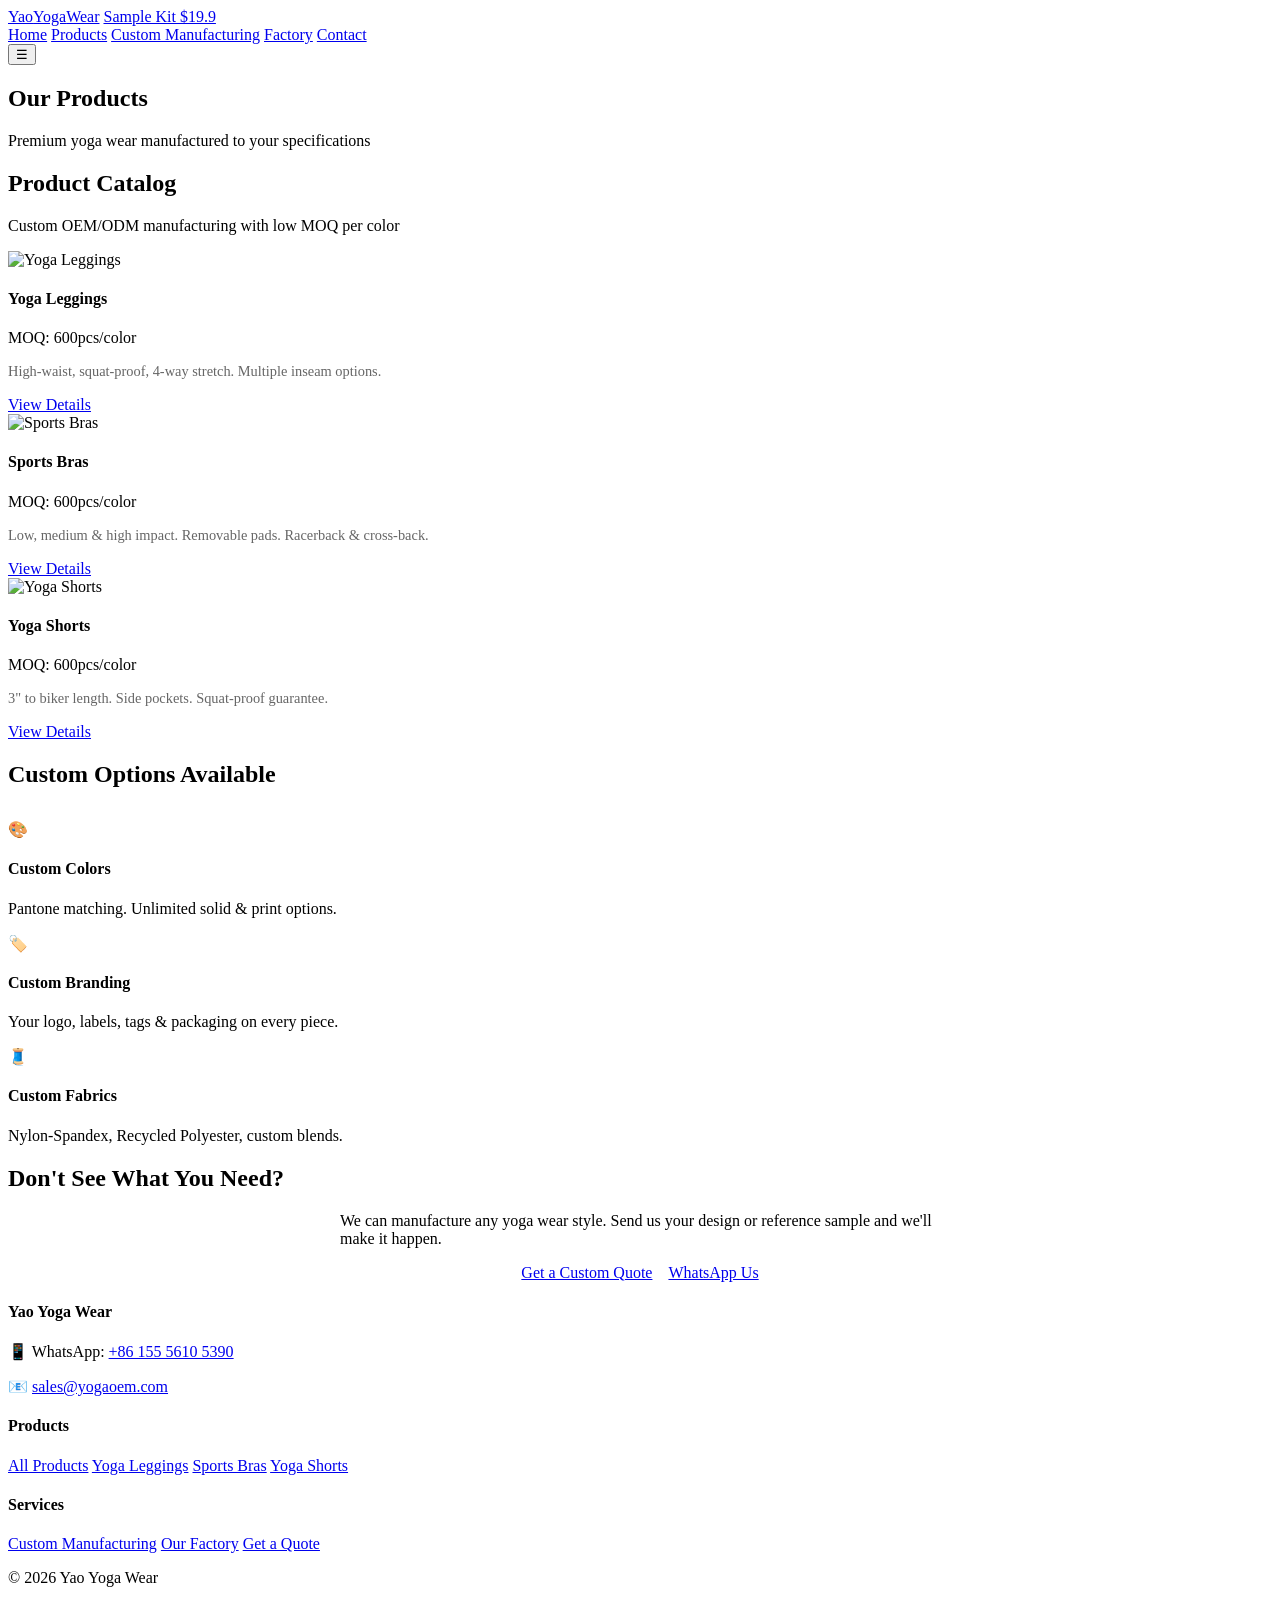
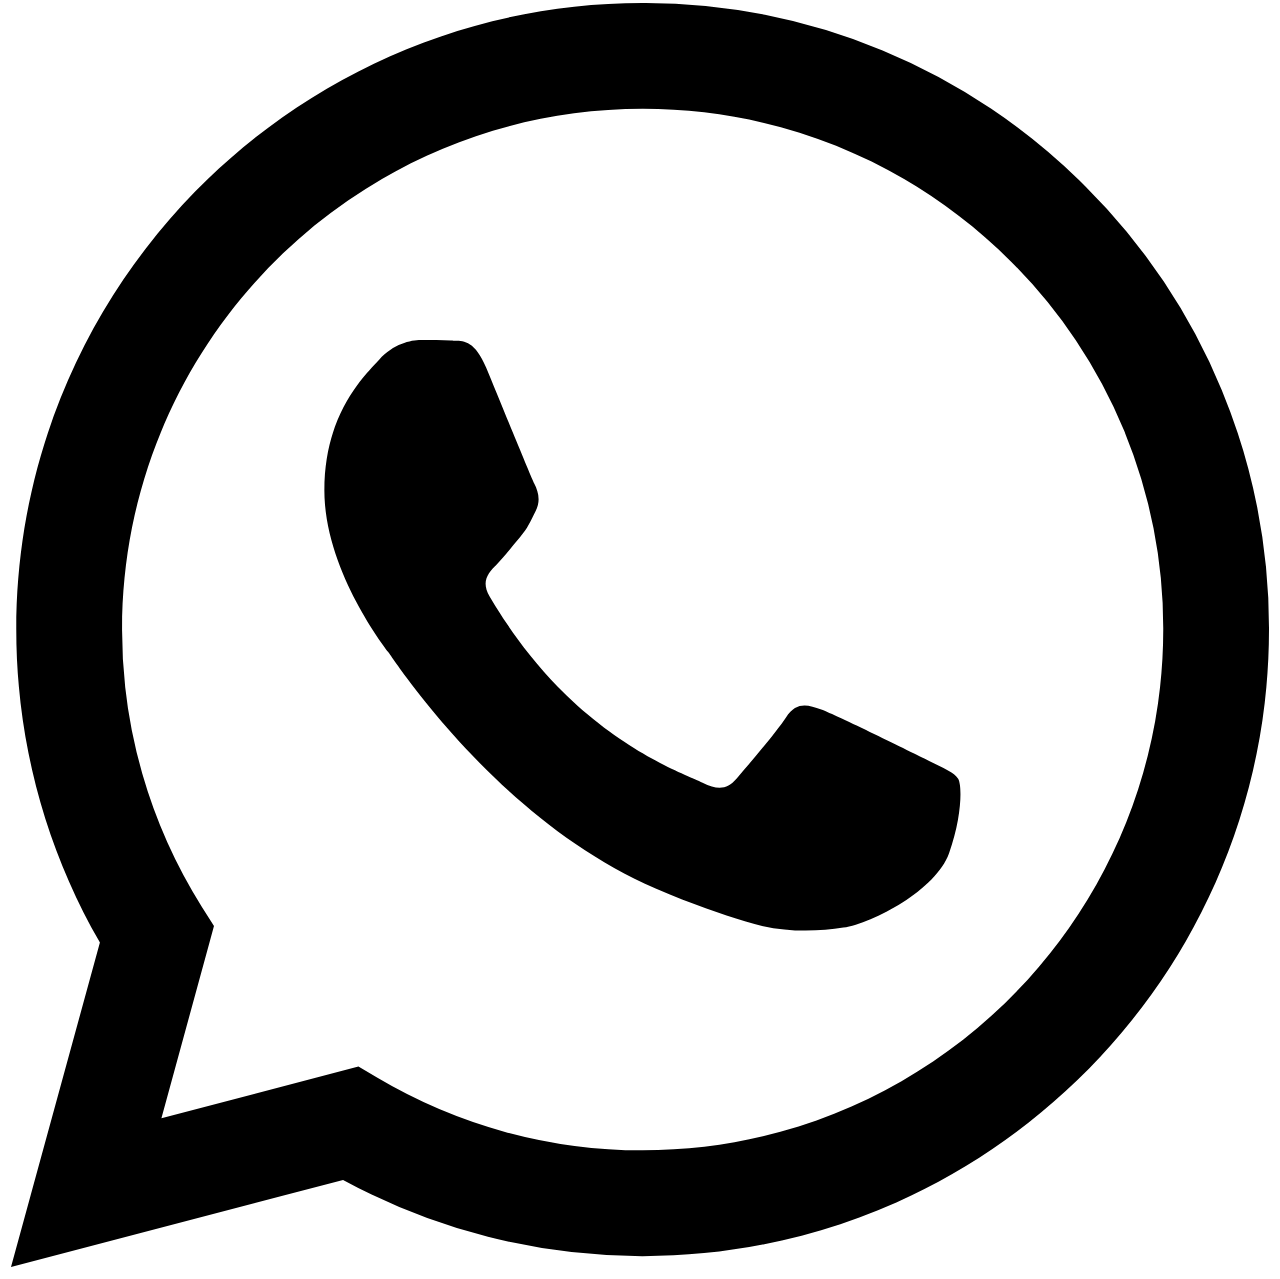
==== commit 306d8170: "Responsive overhaul: unified header/footer, mobile nav with overlay, 3-tier breakpoints (1024/768/48" ====
--- a/products/index.html
+++ b/products/index.html
@@ -3,100 +3,87 @@
 <head>
   <meta charset="UTF-8">
   <meta name="viewport" content="width=device-width, initial-scale=1.0">
-  <title>Yoga Wear Products — Yao Yoga Wear B2B Manufacturer</title>
-  <meta name="description" content="Wholesale yoga wear catalog: leggings, sports bras, yoga shorts, tank tops. Factory pricing, MOQ 600pcs/color. Custom OEM available.">
-  <link rel="stylesheet" href="../css/style.css">
+  <title>Products — Yao Yoga Wear B2B</title>
+  <meta name="description" content="Browse our yoga wear product catalog. Custom yoga leggings, sports bras, shorts & more. OEM/ODM manufacturing. MOQ 600pcs.">
+  <link rel="stylesheet" href="css/style.css">
+  <link rel="icon" type="image/svg+xml" href="/favicon.svg">
+  <link rel="preconnect" href="https://fonts.googleapis.com">
+  <link href="https://fonts.googleapis.com/css2?family=Inter:wght@400;500;600;700&display=swap" rel="stylesheet">
 </head>
 <body>
 
 <header class="header">
   <div class="container header-inner">
     <a href="/" class="logo">Yao<span>Yoga</span>Wear</a>
+    <span class="header-cta"><a href="/sample-kit.html" class="btn btn-primary btn-sm">Sample Kit $19.9</a></span>
     <nav class="nav" id="mainNav">
       <a href="/">Home</a>
       <a href="/products/" class="active">Products</a>
-      <a href="/custom-manufacturing.html">Custom</a>
+      <a href="/custom-manufacturing.html">Custom Manufacturing</a>
       <a href="/factory.html">Factory</a>
       <a href="/contact.html">Contact</a>
     </nav>
-    <a href="/sample-kit.html" class="btn btn-primary btn-sm">Sample Kit $19.9</a>
-    <button class="mobile-toggle" onclick="document.getElementById('mainNav').classList.toggle('open')">☰</button>
+    <button class="mobile-toggle" id="navToggle" aria-label="Toggle navigation">☰</button>
   </div>
 </header>
+<div class="nav-overlay" id="navOverlay"></div>
 
 <section class="page-hero">
   <div class="container">
     <h1>Our Products</h1>
-    <p>Premium yoga wear for your brand. MOQ 600pcs/color. Custom OEM/ODM available.</p>
+    <p>Premium yoga wear manufactured to your specifications</p>
   </div>
 </section>
 
 <section class="section">
   <div class="container">
-    <div class="grid-4">
-
+    <h2 class="section-title">Product Catalog</h2>
+    <p class="section-desc">Custom OEM/ODM manufacturing with low MOQ per color</p>
+    <div class="grid-3">
       <div class="product-card">
-        <img src="https://images.unsplash.com/photo-1506629082955-511b1aa562c8?w=400&h=300&fit=crop" alt="Yoga Leggings" class="product-img" loading="lazy">
-        <h4>High-Waist Leggings</h4>
-        <p class="product-moq">MOQ: 600pcs/color · 3 sizes</p>
-        <p style="font-size:0.85rem;color:#666;margin:.5rem 0;">Nylon-Spandex blend. Squat-proof. 4-way stretch. Moisture-wicking.</p>
-        <a href="leggings.html" class="btn btn-outline btn-sm">View Details</a>
+        <img src="https://images.unsplash.com/photo-1506629082955-511b1aa562c8?w=400&h=400&fit=crop" alt="Yoga Leggings" class="product-img" loading="lazy" width="400" height="400">
+        <h4>Yoga Leggings</h4>
+        <p class="product-moq">MOQ: 600pcs/color</p>
+        <p style="font-size:0.9rem;color:#666;margin-bottom:1rem;">High-waist, squat-proof, 4-way stretch. Multiple inseam options.</p>
+        <a href="/products/leggings.html" class="btn btn-outline btn-sm">View Details</a>
       </div>
-
       <div class="product-card">
-        <img src="https://images.unsplash.com/photo-1571019613454-1cb2f99b2d8b?w=400&h=300&fit=crop" alt="Sports Bra" class="product-img" loading="lazy">
-        <h4>Sports Bra</h4>
-        <p class="product-moq">MOQ: 600pcs/color · 3 sizes</p>
-        <p style="font-size:0.85rem;color:#666;margin:.5rem 0;">Medium support. Removable pads. Breathable mesh panels.</p>
-        <a href="leggings.html" class="btn btn-outline btn-sm">View Details</a>
+        <img src="https://images.unsplash.com/photo-1571019613454-1cb2f99b2d8b?w=400&h=400&fit=crop" alt="Sports Bras" class="product-img" loading="lazy" width="400" height="400">
+        <h4>Sports Bras</h4>
+        <p class="product-moq">MOQ: 600pcs/color</p>
+        <p style="font-size:0.9rem;color:#666;margin-bottom:1rem;">Low, medium & high impact. Removable pads. Racerback & cross-back.</p>
+        <a href="/products/sports-bras.html" class="btn btn-outline btn-sm">View Details</a>
       </div>
-
       <div class="product-card">
-        <img src="https://images.unsplash.com/photo-1518310383802-640c2de311b2?w=400&h=300&fit=crop" alt="Yoga Shorts" class="product-img" loading="lazy">
+        <img src="https://images.unsplash.com/photo-1518310383802-640c2de311b2?w=400&h=400&fit=crop" alt="Yoga Shorts" class="product-img" loading="lazy" width="400" height="400">
         <h4>Yoga Shorts</h4>
-        <p class="product-moq">MOQ: 600pcs/color · 3 sizes</p>
-        <p style="font-size:0.85rem;color:#666;margin:.5rem 0;">High-waist option. Side pocket. Anti-slip waistband.</p>
-        <a href="leggings.html" class="btn btn-outline btn-sm">View Details</a>
+        <p class="product-moq">MOQ: 600pcs/color</p>
+        <p style="font-size:0.9rem;color:#666;margin-bottom:1rem;">3" to biker length. Side pockets. Squat-proof guarantee.</p>
+        <a href="/products/yoga-shorts.html" class="btn btn-outline btn-sm">View Details</a>
       </div>
-
-      <div class="product-card">
-        <img src="https://images.unsplash.com/photo-1574180045827-681f8a1a9622?w=400&h=300&fit=crop" alt="Tank Top" class="product-img" loading="lazy">
-        <h4>Tank Top</h4>
-        <p class="product-moq">MOQ: 600pcs/color · 3 sizes</p>
-        <p style="font-size:0.85rem;color:#666;margin:.5rem 0;">Loose fit. Sweat-wicking. Flatlock seams. Custom colors.</p>
-        <a href="leggings.html" class="btn btn-outline btn-sm">View Details</a>
-      </div>
-
     </div>
   </div>
 </section>
 
 <section class="section section-alt">
   <div class="container">
-    <h2 class="section-title">Fabric Options</h2>
-    <p class="section-desc">All fabrics are OEKO-TEX® certified and squat-proof tested</p>
-    <div class="grid-3">
-      <div class="card">
-        <h4>Nylon-Spandex 78/22</h4>
-        <p>220-250g. Soft handfeel. Excellent recovery. Best for premium leggings.</p>
-      </div>
-      <div class="card">
-        <h4>Polyester-Spandex 82/18</h4>
-        <p>200-230g. Moisture-wicking. Durable. Cost-effective for bulk orders.</p>
-      </div>
-      <div class="card">
-        <h4>Recycled Polyester</h4>
-        <p>Eco-friendly option. GRS certified. Same performance as virgin poly.</p>
-      </div>
+    <h2 class="section-title">Custom Options Available</h2>
+    <div class="grid-3" style="margin-top:2rem;">
+      <div class="card text-center"><div class="card-icon">🎨</div><h4>Custom Colors</h4><p>Pantone matching. Unlimited solid & print options.</p></div>
+      <div class="card text-center"><div class="card-icon">🏷️</div><h4>Custom Branding</h4><p>Your logo, labels, tags & packaging on every piece.</p></div>
+      <div class="card text-center"><div class="card-icon">🧵</div><h4>Custom Fabrics</h4><p>Nylon-Spandex, Recycled Polyester, custom blends.</p></div>
     </div>
   </div>
 </section>
 
-<section class="section" style="text-align:center;">
-  <div class="container">
-    <h2 style="font-size:1.5rem;margin-bottom:1rem;">Need a Custom Style?</h2>
-    <p style="max-width:600px;margin:0 auto 1.5rem;color:#666;">We develop custom designs from your tech pack or reference samples. MOQ 600pcs/color, 3 sizes minimum.</p>
-    <a href="/custom-manufacturing.html" class="btn btn-primary">Learn About Custom Manufacturing</a>
+<section class="section section-cta">
+  <div class="container text-center">
+    <h2>Don't See What You Need?</h2>
+    <p style="max-width:600px;margin:1rem auto;">We can manufacture any yoga wear style. Send us your design or reference sample and we'll make it happen.</p>
+    <div style="display:flex;gap:1rem;justify-content:center;flex-wrap:wrap;">
+      <a href="/contact.html" class="btn btn-primary btn-lg">Get a Custom Quote</a>
+      <a href="https://wa.me/8615556105390" class="btn btn-outline btn-lg" target="_blank" rel="noopener">WhatsApp Us</a>
+    </div>
   </div>
 </section>
 
@@ -105,24 +92,37 @@
     <div class="footer-col">
       <h4>Yao Yoga Wear</h4>
       <p>📱 WhatsApp: <a href="https://wa.me/8615556105390">+86 155 5610 5390</a></p>
-      <p>📧 <a href="mailto:sales@yaoyoga.com">sales@yaoyoga.com</a></p>
+      <p>📧 <a href="mailto:sales@yogaoem.com">sales@yogaoem.com</a></p>
     </div>
     <div class="footer-col">
       <h4>Products</h4>
       <a href="/products/">All Products</a>
-      <a href="leggings.html">Leggings</a>
-      <a href="leggings.html">Sports Bras</a>
+      <a href="/products/leggings.html">Yoga Leggings</a>
+      <a href="/products/sports-bras.html">Sports Bras</a>
+      <a href="/products/yoga-shorts.html">Yoga Shorts</a>
     </div>
     <div class="footer-col">
       <h4>Services</h4>
       <a href="/custom-manufacturing.html">Custom Manufacturing</a>
-      <a href="/sample-kit.html">Sample Kit $19.9</a>
+      <a href="/factory.html">Our Factory</a>
+      <a href="/contact.html">Get a Quote</a>
     </div>
   </div>
   <div class="footer-bottom"><div class="container"><p>&copy; 2026 Yao Yoga Wear</p></div></div>
 </footer>
-<a href="https://wa.me/8615556105390" class="wa-float" target="_blank" title="Chat on WhatsApp">
-  <img src="/whatsapp-icon.jpg" alt="Chat on WhatsApp">
+
+<a href="https://wa.me/8615556105390" class="wa-float" target="_blank" rel="noopener" title="Chat on WhatsApp" aria-label="Chat on WhatsApp">
+  <svg viewBox="0 0 24 24" xmlns="http://www.w3.org/2000/svg"><path d="M17.472 14.382c-.297-.149-1.758-.867-2.03-.967-.273-.099-.471-.148-.67.15-.197.297-.767.966-.94 1.164-.173.199-.347.223-.644.075-.297-.15-1.255-.463-2.39-1.475-.883-.788-1.48-1.761-1.653-2.059-.173-.297-.018-.458.13-.606.134-.133.298-.347.446-.52.149-.174.198-.298.298-.497.099-.198.05-.371-.025-.52-.075-.149-.669-1.612-.916-2.207-.242-.579-.487-.5-.669-.51-.173-.008-.371-.01-.57-.01-.198 0-.52.074-.792.372-.272.297-1.04 1.016-1.04 2.479 0 1.462 1.065 2.875 1.213 3.074.149.198 2.096 3.2 5.077 4.487.709.306 1.262.489 1.694.625.712.227 1.36.195 1.871.118.571-.085 1.758-.719 2.006-1.413.248-.694.248-1.289.173-1.413-.074-.124-.272-.198-.57-.347m-5.421 7.403h-.004a9.87 9.87 0 01-5.031-1.378l-.361-.214-3.741.982.998-3.648-.235-.374a9.86 9.86 0 01-1.51-5.26c.001-5.45 4.436-9.884 9.888-9.884 2.64 0 5.122 1.03 6.988 2.898a9.825 9.825 0 012.893 6.994c-.003 5.45-4.437 9.884-9.885 9.884m8.413-18.297A11.815 11.815 0 0012.05 0C5.495 0 .16 5.335.157 11.892c0 2.096.547 4.142 1.588 5.945L.057 24l6.305-1.654a11.862 11.862 0 005.683 1.448h.005c6.554 0 11.89-5.335 11.893-11.893a11.821 11.821 0 00-3.48-8.413z"/></svg>
 </a>
+
+<script>
+(function(){
+  var t=document.getElementById('navToggle'),n=document.getElementById('mainNav'),o=document.getElementById('navOverlay');
+  function c(){n.classList.remove('open');o.classList.remove('open');t.textContent='☰';}
+  t.addEventListener('click',function(){var op=n.classList.toggle('open');o.classList.toggle('open',op);t.textContent=op?'✕':'☰';});
+  o.addEventListener('click',c);
+  n.querySelectorAll('a').forEach(function(a){a.addEventListener('click',c);});
+})();
+</script>
 </body>
-</html>
+</html>
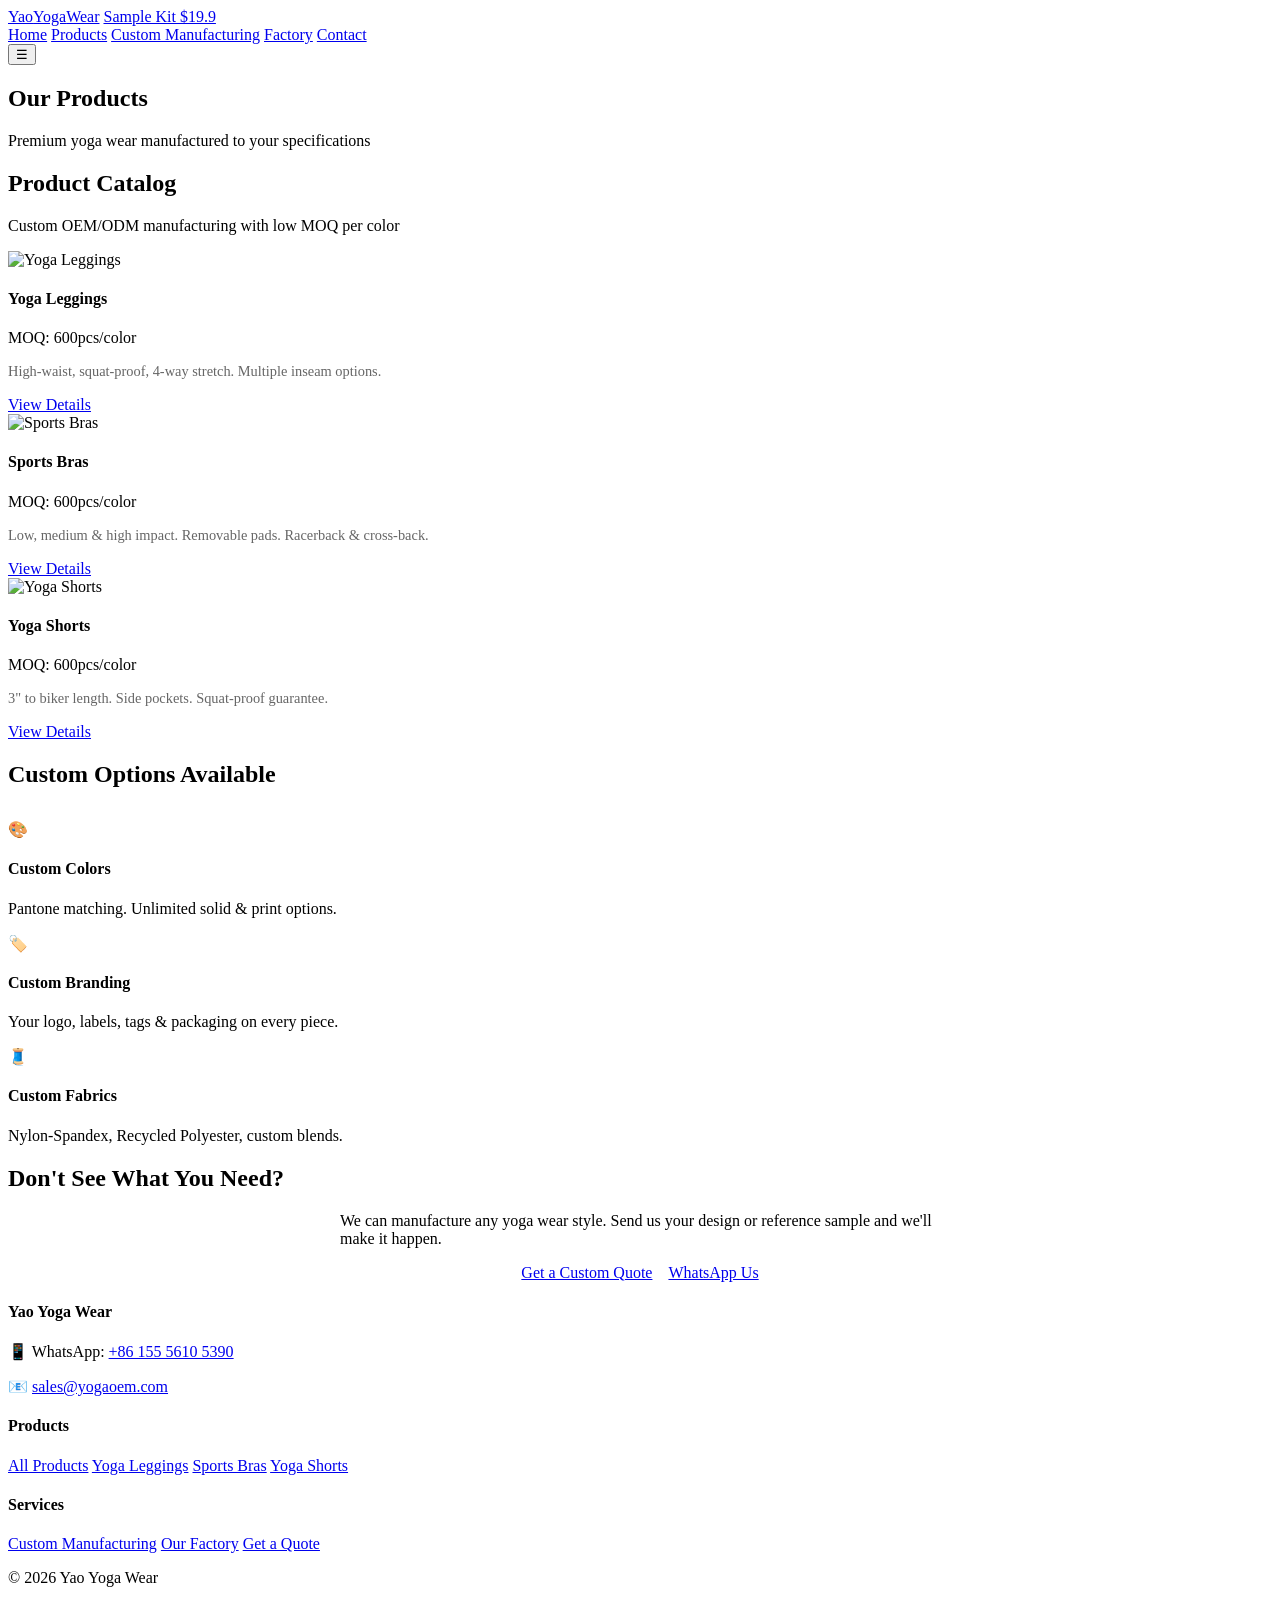
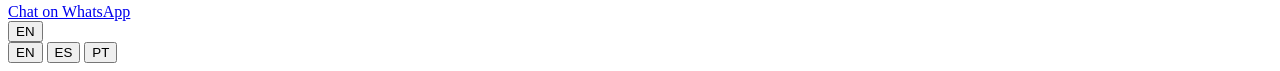
==== commit 10442e17: "feat: add Spanish (es) and Portuguese (pt) i18n support - Created js/i18n.js with full EN/ES/PT tran" ====
--- a/products/index.html
+++ b/products/index.html
@@ -9,19 +9,20 @@
   <link rel="icon" type="image/svg+xml" href="/favicon.svg">
   <link rel="preconnect" href="https://fonts.googleapis.com">
   <link href="https://fonts.googleapis.com/css2?family=Inter:wght@400;500;600;700&display=swap" rel="stylesheet">
+<link rel="preload" href="/js/i18n.js" as="script">
 </head>
 <body>
 
 <header class="header">
   <div class="container header-inner">
     <a href="/" class="logo">Yao<span>Yoga</span>Wear</a>
-    <span class="header-cta"><a href="/sample-kit.html" class="btn btn-primary btn-sm">Sample Kit $19.9</a></span>
+    <span class="header-cta"><a href="/sample-kit.html" class="btn btn-primary btn-sm" data-i18n="nav.sampleKit" data-i18n="footer.sampleKit">Sample Kit</a></span>
     <nav class="nav" id="mainNav">
-      <a href="/">Home</a>
-      <a href="/products/" class="active">Products</a>
-      <a href="/custom-manufacturing.html">Custom Manufacturing</a>
-      <a href="/factory.html">Factory</a>
-      <a href="/contact.html">Contact</a>
+      <a href="/" data-i18n="nav.home">Home</a>
+      <a href="/products/" class="active" data-i18n="nav.products">Products</a>
+      <a href="/custom-manufacturing.html" data-i18n="nav.custom" data-i18n="footer.customMfg">Custom Manufacturing</a>
+      <a href="/factory.html" data-i18n="nav.factory">Factory</a>
+      <a href="/contact.html" data-i18n="nav.contact">Contact</a>
     </nav>
     <button class="mobile-toggle" id="navToggle" aria-label="Toggle navigation">☰</button>
   </div>
@@ -30,34 +31,34 @@
 
 <section class="page-hero">
   <div class="container">
-    <h1>Our Products</h1>
+    <h1><span data-i18n="prod.title">Our Products</span></h1>
     <p>Premium yoga wear manufactured to your specifications</p>
   </div>
 </section>
 
 <section class="section">
   <div class="container">
-    <h2 class="section-title">Product Catalog</h2>
+    <h2 class="section-title"><span data-i18n="prod.catalog.title">Product Catalog</span></h2>
     <p class="section-desc">Custom OEM/ODM manufacturing with low MOQ per color</p>
     <div class="grid-3">
       <div class="product-card">
         <img src="https://images.unsplash.com/photo-1506629082955-511b1aa562c8?w=400&h=400&fit=crop" alt="Yoga Leggings" class="product-img" loading="lazy" width="400" height="400">
         <h4>Yoga Leggings</h4>
-        <p class="product-moq">MOQ: 600pcs/color</p>
+        <p class="product-moq"><span data-i18n="bestselling.moq">MOQ: 600pcs/color</span></p>
         <p style="font-size:0.9rem;color:#666;margin-bottom:1rem;">High-waist, squat-proof, 4-way stretch. Multiple inseam options.</p>
         <a href="/products/leggings.html" class="btn btn-outline btn-sm">View Details</a>
       </div>
       <div class="product-card">
         <img src="https://images.unsplash.com/photo-1571019613454-1cb2f99b2d8b?w=400&h=400&fit=crop" alt="Sports Bras" class="product-img" loading="lazy" width="400" height="400">
         <h4>Sports Bras</h4>
-        <p class="product-moq">MOQ: 600pcs/color</p>
+        <p class="product-moq"><span data-i18n="bestselling.moq">MOQ: 600pcs/color</span></p>
         <p style="font-size:0.9rem;color:#666;margin-bottom:1rem;">Low, medium & high impact. Removable pads. Racerback & cross-back.</p>
         <a href="/products/sports-bras.html" class="btn btn-outline btn-sm">View Details</a>
       </div>
       <div class="product-card">
         <img src="https://images.unsplash.com/photo-1518310383802-640c2de311b2?w=400&h=400&fit=crop" alt="Yoga Shorts" class="product-img" loading="lazy" width="400" height="400">
-        <h4>Yoga Shorts</h4>
-        <p class="product-moq">MOQ: 600pcs/color</p>
+        <h4><span data-i18n="bestselling.shorts">Yoga Shorts</span></h4>
+        <p class="product-moq"><span data-i18n="bestselling.moq">MOQ: 600pcs/color</span></p>
         <p style="font-size:0.9rem;color:#666;margin-bottom:1rem;">3" to biker length. Side pockets. Squat-proof guarantee.</p>
         <a href="/products/yoga-shorts.html" class="btn btn-outline btn-sm">View Details</a>
       </div>
@@ -67,7 +68,7 @@
 
 <section class="section section-alt">
   <div class="container">
-    <h2 class="section-title">Custom Options Available</h2>
+    <h2 class="section-title"><span data-i18n="prod.custom.title">Custom Options Available</span></h2>
     <div class="grid-3" style="margin-top:2rem;">
       <div class="card text-center"><div class="card-icon">🎨</div><h4>Custom Colors</h4><p>Pantone matching. Unlimited solid & print options.</p></div>
       <div class="card text-center"><div class="card-icon">🏷️</div><h4>Custom Branding</h4><p>Your logo, labels, tags & packaging on every piece.</p></div>
@@ -82,7 +83,7 @@
     <p style="max-width:600px;margin:1rem auto;">We can manufacture any yoga wear style. Send us your design or reference sample and we'll make it happen.</p>
     <div style="display:flex;gap:1rem;justify-content:center;flex-wrap:wrap;">
       <a href="/contact.html" class="btn btn-primary btn-lg">Get a Custom Quote</a>
-      <a href="https://wa.me/8615556105390" class="btn btn-outline btn-lg" target="_blank" rel="noopener">WhatsApp Us</a>
+      <a href="https://wa.me/8615556105390" class="btn btn-outline btn-lg" target="_blank" rel="noopener" data-i18n="hero.btn.whatsapp">WhatsApp Us</a>
     </div>
   </div>
 </section>
@@ -90,28 +91,28 @@
 <footer class="footer">
   <div class="container footer-inner">
     <div class="footer-col">
-      <h4>Yao Yoga Wear</h4>
+      <h4><span data-i18n="footer.brand">Yao Yoga Wear</span></h4>
       <p>📱 WhatsApp: <a href="https://wa.me/8615556105390">+86 155 5610 5390</a></p>
       <p>📧 <a href="mailto:sales@yogaoem.com">sales@yogaoem.com</a></p>
     </div>
     <div class="footer-col">
-      <h4>Products</h4>
-      <a href="/products/">All Products</a>
-      <a href="/products/leggings.html">Yoga Leggings</a>
-      <a href="/products/sports-bras.html">Sports Bras</a>
-      <a href="/products/yoga-shorts.html">Yoga Shorts</a>
+      <h4><span data-i18n="footer.products">Products</span></h4>
+      <a href="/products/" data-i18n="footer.allProducts">All Products</a>
+      <a href="/products/leggings.html" data-i18n="footer.leggings">Yoga Leggings</a>
+      <a href="/products/sports-bras.html" data-i18n="footer.sportsBras">Sports Bras</a>
+      <a href="/products/yoga-shorts.html" data-i18n="footer.shorts">Yoga Shorts</a>
     </div>
     <div class="footer-col">
-      <h4>Services</h4>
-      <a href="/custom-manufacturing.html">Custom Manufacturing</a>
-      <a href="/factory.html">Our Factory</a>
-      <a href="/contact.html">Get a Quote</a>
+      <h4><span data-i18n="footer.services">Services</span></h4>
+      <a href="/custom-manufacturing.html" data-i18n="nav.custom" data-i18n="footer.customMfg">Custom Manufacturing</a>
+      <a href="/factory.html" data-i18n="footer.ourFactory">Our Factory</a>
+      <a href="/contact.html" data-i18n="footer.getQuote">Get a Quote</a>
     </div>
   </div>
   <div class="footer-bottom"><div class="container"><p>&copy; 2026 Yao Yoga Wear</p></div></div>
 </footer>
 
-<a href="https://wa.me/8615556105390" class="wa-float" target="_blank" rel="noopener" title="Chat on WhatsApp" aria-label="Chat on WhatsApp">
+<a href="https://wa.me/8615556105390" class="wa-float" target="_blank" rel="noopener" data-i18n="wa.title" title="Chat on WhatsApp" aria-label="Chat on WhatsApp">
   <svg viewBox="0 0 24 24" xmlns="http://www.w3.org/2000/svg"><path d="M17.472 14.382c-.297-.149-1.758-.867-2.03-.967-.273-.099-.471-.148-.67.15-.197.297-.767.966-.94 1.164-.173.199-.347.223-.644.075-.297-.15-1.255-.463-2.39-1.475-.883-.788-1.48-1.761-1.653-2.059-.173-.297-.018-.458.13-.606.134-.133.298-.347.446-.52.149-.174.198-.298.298-.497.099-.198.05-.371-.025-.52-.075-.149-.669-1.612-.916-2.207-.242-.579-.487-.5-.669-.51-.173-.008-.371-.01-.57-.01-.198 0-.52.074-.792.372-.272.297-1.04 1.016-1.04 2.479 0 1.462 1.065 2.875 1.213 3.074.149.198 2.096 3.2 5.077 4.487.709.306 1.262.489 1.694.625.712.227 1.36.195 1.871.118.571-.085 1.758-.719 2.006-1.413.248-.694.248-1.289.173-1.413-.074-.124-.272-.198-.57-.347m-5.421 7.403h-.004a9.87 9.87 0 01-5.031-1.378l-.361-.214-3.741.982.998-3.648-.235-.374a9.86 9.86 0 01-1.51-5.26c.001-5.45 4.436-9.884 9.888-9.884 2.64 0 5.122 1.03 6.988 2.898a9.825 9.825 0 012.893 6.994c-.003 5.45-4.437 9.884-9.885 9.884m8.413-18.297A11.815 11.815 0 0012.05 0C5.495 0 .16 5.335.157 11.892c0 2.096.547 4.142 1.588 5.945L.057 24l6.305-1.654a11.862 11.862 0 005.683 1.448h.005c6.554 0 11.89-5.335 11.893-11.893a11.821 11.821 0 00-3.48-8.413z"/></svg>
 </a>
 
@@ -124,5 +125,18 @@
   n.querySelectorAll('a').forEach(function(a){a.addEventListener('click',c);});
 })();
 </script>
+
+<!-- Language Switcher -->
+<div class="lang-switcher" id="langSwitcher">
+  <button class="lang-toggle" onclick="document.getElementById('langSwitcher').classList.toggle('open')" data-i18n="lang.label">EN</button>
+  <div class="lang-options">
+    <button class="lang-btn" data-lang="en" onclick="window.setLang('en');document.getElementById('langSwitcher').classList.remove('open')">EN</button>
+    <button class="lang-btn" data-lang="es" onclick="window.setLang('es');document.getElementById('langSwitcher').classList.remove('open')">ES</button>
+    <button class="lang-btn" data-lang="pt" onclick="window.setLang('pt');document.getElementById('langSwitcher').classList.remove('open')">PT</button>
+  </div>
+</div>
+
+<!-- i18n -->
+<script src="/js/i18n.js"></script>
 </body>
 </html>
